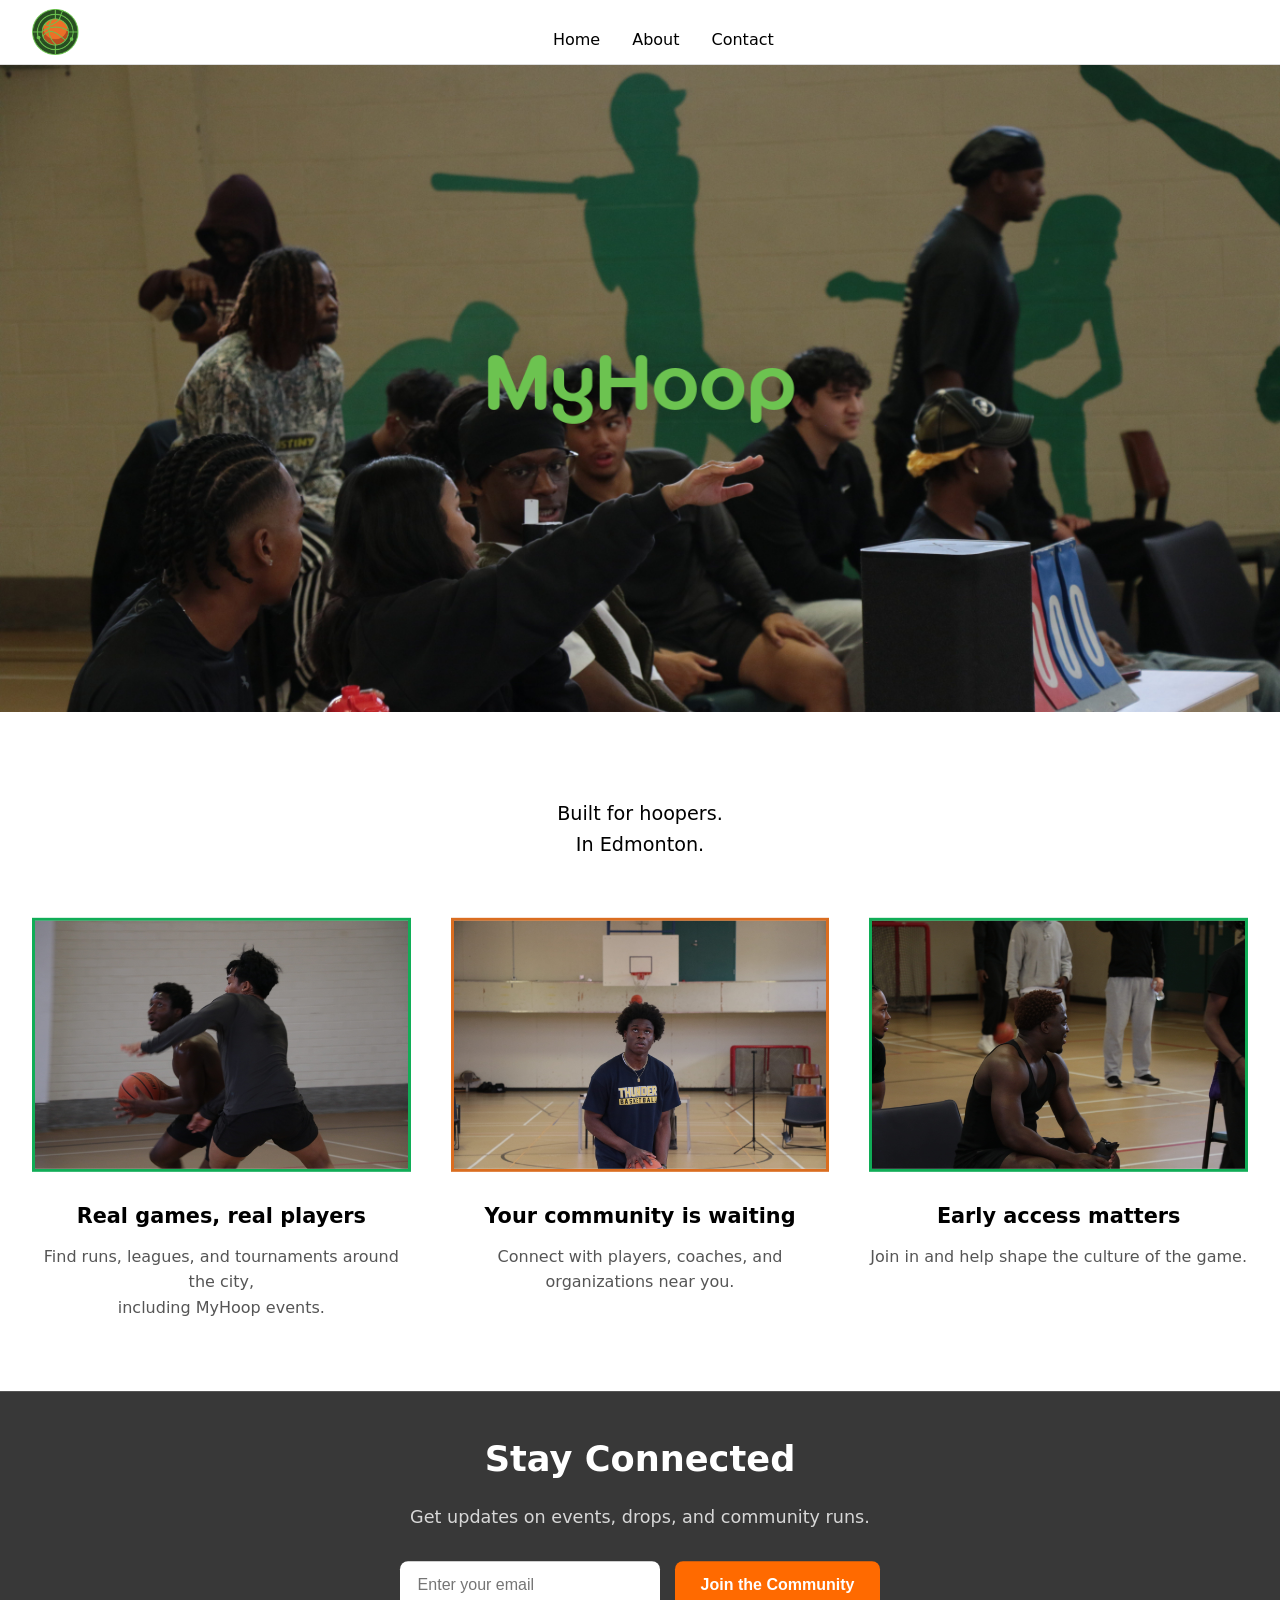
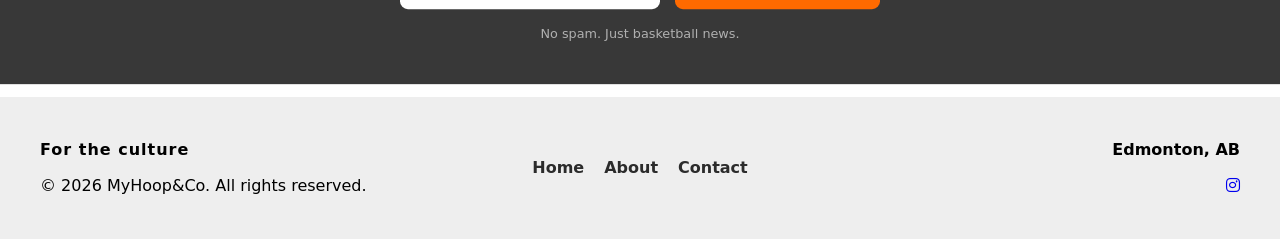
==== index.html @ 71527e62 "Update index.html" ====
<!DOCTYPE html>
<html lang="en">
<head>
  <link href="https://cdnjs.cloudflare.com/ajax/libs/font-awesome/6.5.1/css/all.min.css" rel="stylesheet"/>
  <link href="https://fonts.googleapis.com/css2?family=Anton&display=swap" rel="stylesheet">
  <meta charset="UTF-8" />
  <title>MyHoop&Co</title>
  <link rel="stylesheet" href="css/styles.css" />
  <link rel="icon" type="image/png" sizes="32x32" href="images/Logo_NoWords.png">
</head>
<body>

  <nav class="navbar">
    <div class="nav-left">
      <img src="images/Logo_NoWords.png" alt="MyHoopsCo Logo" class="logo">
    </div>

    <div class="nav-center">
      <a href="index.html">Home</a>
      <a href="about.html">About</a>
      <a href="contact.html">Contact</a>
    </div>
    <div class="nav-right"></div>
  </nav>

  <header class="hero">
    <img src="images/hero_img.jpg" alt="Hero Image" class="hero-img">
    <img src="images/Logo_Words.png" class="hero-overlay" alt="logoWrds">
    <h1>Basketball Lives Here</h1>
    <p>Connecting players, events, and local hoops culture.</p>
  </header>

  <section class="description">
    <p>Built for hoopers.<br> In Edmonton.</p>
  </section>

<section class="features-grid">
  <div class="feature-card">
    <img src="images/players.jpg" alt="Community">
    <h3>Real games, real players</h3>
    <p>Find runs, leagues, and tournaments around the city,<br> including MyHoop events.</p>
  </div>

  <div class="feature-card">
    <img src="images/connections.jpg" alt="Connections">
    <h3>Your community is waiting</h3>
    <p>Connect with players, coaches, and organizations near you.</p>
  </div>

  <div class="feature-card">
    <img src="images/culture.jpg" alt="Culture">
    <h3>Early access matters</h3>
    <p>Join in and help shape the culture of the game.</p>
  </div>
</section>


  <!-- Right <section class="how">
    <h3></h3>
  </section> -->


  <section class="cta">
    <h2>Stay Connected</h2>
    <p>Get updates on events, drops, and community runs.</p>

    <form class="cta-form">
      <input 
        type="email" 
        placeholder="Enter your email" 
        required
      >
      <button type="submit">Join the Community</button>
    </form>

    <span class="cta-note">No spam. Just basketball news.</span>
  </section>


  <footer class="site-footer">
    <div class="footer-content">
    
      <!-- Left -->
      <div class="footer-brand">
        <p class="tagline">For the culture</p>
        <p class="copyright">© 2026 MyHoop&Co. All rights reserved.</p>
      </div>

      <!-- Middle -->
      <nav class="footer-nav">
        <a href="index.html">Home</a>
        <a href="about.html">About</a>
        <a href="contact.html">Contact</a>
      </nav>

      <!-- Right -->
      <div class="footer-social">
        <span class="location">Edmonton, AB</span>

          <a href="https://instagram.com/myhoopnco" target="_blank" aria-label="Instagram">
            <i class="fa-brands fa-instagram"></i>
          </a>
        </div>
      </div>

    </div>
  </footer>

</body>
</html>
---- css/styles.css ----
* {
  box-sizing: border-box;
  margin: 0;
  padding: 0;
  
}

body {
  font-family: system-ui, sans-serif;
  line-height: 1.6;
}

.navbar {
  height: 65px;
  display: grid;
  grid-template-columns: auto 1fr auto;
  align-items: center;
  padding: 1rem 2rem;
  border-bottom: 1px solid #ddd;
}

.nav-left {
  justify-self: start;
}

.nav-center {
  justify-self: center;
  display: flex;
  gap: 2rem;
}

.nav-center a {
  text-decoration: none;
  color: #000;
  font-weight: 500;
}

.logo {
  height: 46px;
  width: auto;
  margin-top: -7px;
}

.hero {
  position: relative;
  width: 100%;
  height: 100%;       /* makes it full viewport height */
  overflow: hidden;
}

/* Make image fill the header */
.hero-img {
  width: 100%;
  height: 100%;
  object-fit: cover;   /* cover without distortion */
  object-position: center; /* keeps image centered */
  display: block;
  z-index: 1;
}

.hero-overlay {
  position: absolute;
  z-index: 2;            /* above background */
  width: 300px;          /* adjust size */
  top: 50%;
  left: 50%;
  transform: translate(-50%, -50%) scale(1.03);
  filter: drop-shadow(0 6px 20px rgba(0,0,0,0.27));

}

.hero h1 {
  position: absolute;
  top: 50%;
  left: 50%;
  transform: translate(-50%, 160%);
  color: white;
  text-align: center;
  font-family: 'Anton', sans-serif;
  font-size: 5.0rem;
  letter-spacing: 1px;
  
}
.hero p {
  position: absolute;
  top: 50%;
  left: 50%;
  transform: translate(-50%, 1285%) scale(1.05);
  color: white;
  text-align: center;
  filter: drop-shadow(0 6px 20px rgba(0,0,0,0.5));
}


.page-header {
  padding: 4rem 1rem;
  background: #f5f5f5;
}

section {
  transform: translate(0%, 12%);
  padding: 3rem 2rem;
}

.description {
  font-size: 1.2rem;
  color: #000000;
  font-weight: 500;
  text-align: center;
  margin-top: 20px;
}

.features-grid {
  display: grid;
  grid-template-columns: repeat(3, 1fr);
  gap: 40px;
  text-align: center;
  margin-top: -80px;
}

.feature-card img {
  width: 100%;
  max-width: 500px;
  margin: 0 auto 20px;
  display: block;
  margin-bottom: 28px;
  border: 3px solid #10ad57;
  /*border-radius: 12px;*/
}

.feature-card:nth-child(2) img {
  border-color: #da6d20;
}

.feature-card h3 {
  margin-bottom: 10px;
  font-size: 1.3rem;
}

.feature-card p {
  font-size: 1rem;
  color: #555;
}

.cta {
  background: #383838;
  color: #fff;
  text-align: center;
  padding: 40px 20px;
  margin-bottom: 48px;
  margin-top: 48px;

}

.cta h2 {
  font-size: 2.2rem;
  font-weight: 800;
  margin-bottom: 15px;
}

.cta p {
  font-size: 1.1rem;
  margin-bottom: 30px;
  opacity: 0.8;
}

.cta-form {
  display: flex;
  justify-content: center;
  gap: 15px;
  flex-wrap: wrap;
}

.cta-form input {
  padding: 15px 18px;
  font-size: 1rem;
  border-radius: 8px;
  border: none;
  min-width: 260px;
}

.cta-form button {
  padding: 15px 26px;
  font-size: 1rem;
  font-weight: 700;
  background: #ff6a00;
  color: #fff;
  border: none;
  border-radius: 8px;
  cursor: pointer;
}

.cta-form button:hover {
  opacity: 0.9;
}

.cta-note {
  display: block;
  margin-top: 20px;
  font-size: 0.9rem;
  opacity: 0.6;
}



.btn {
  display: inline-block;
  padding: 0.75rem 1.5rem;
  background: #000;
  color: #fff;
  text-decoration: none;
}

.site-footer {
  background: #eeeeee;
  color: #000000;
  padding: 40px 20px;
}

.footer-content {
  display: grid;
  grid-template-columns: 1fr 1fr 1fr;
  align-items: center;
  max-width: 1200px;
  margin: 0 auto;
}

.footer-brand {
  text-align: left;
}

.tagline {
  font-weight: 700;
  letter-spacing: 1px;
  margin-bottom: 10px;
}

.footer-nav {
  display: flex;
  justify-content: center;
  gap: 20px;
}

.footer-nav a {
  color: #2b2b2b;
  text-decoration: none;
  font-weight: 600;
}

.footer-nav a:hover {
  opacity: 0.7;
}

.footer-social {
  text-align: right;
}

.sub-confirmation {
  margin-top: 20px;
  font-size: 1rem;
  font-weight: 500;
}

.location {
  display: block;
  margin-bottom: 10px;
  font-weight: 600;
}

.icons a {
  color: #fff;
  font-size: 1.4rem;
  margin-left: 15px;
  transition: transform 0.2s ease, opacity 0.2s ease;
}

.icons a:hover {
  transform: scale(1.15);
  opacity: 0.8;
}

/* About */

.about-story {
  display: flex;
  align-items: center; /* vertically centers text with image */
  gap: 40px;           /* space between image and text */
  padding: 60px 20px;
}

.split-image img {
  width: 100%;
  max-width: 400px;   /* adjust as needed */
 
}

.split-text h2 {
  font-size: 2rem;
  font-weight: 700;
  margin-bottom: 15px;
}

.split-text p {
  font-size: 1.1rem;
  line-height: 1.6;
  font-weight: 450;
}

/* The main section container */
.full-page-cta {
  background: #383838; /* Your original color */
  color: #fff; /* Your original color */
  padding: 80px 20px; /* Generous padding to feel "full page" */
  margin-top: -65px; /* Your original margin */
  margin-bottom: 85px; /* Pushes the footer away */
  width: 100%;
  display: flex;
  justify-content: center;
}

/* Inner wrapper for side-by-side layout */
.dual-form-wrapper {
  display: flex;
  width: 100%;
  max-width: 1200px;
  gap: 60px;
}

.form-side {
  flex: 1;
}

/* Matching your original CTA font styles */
.form-side h2 {
  font-size: 2.2rem; /* Original H2 size */
  font-weight: 800; /* Original H2 weight */
  margin-bottom: 15px;
}

.form-side p {
  font-size: 1.1rem; /* Original P size */
  margin-bottom: 30px;
  opacity: 0.8;
}

/* Form Layout */
.vertical-cta-form {
  display: flex;
  flex-direction: column;
  gap: 15px;
}

/* Matching your original input styles */
.vertical-cta-form input, 
.vertical-cta-form textarea {
  padding: 15px 18px; /* Original padding */
  font-size: 1rem; /* Original size */
  border-radius: 8px; /* Original radius */
  border: none;
  width: 100%;
}

/* Matching your original orange button */
.vertical-cta-form button {
  padding: 15px 26px; /* Original padding */
  font-size: 1rem;
  font-weight: 700;
  background: #ff6a00; /* Your original orange */
  color: #fff;
  border: none;
  border-radius: 8px;
  cursor: pointer;
}

.vertical-cta-form button:hover {
  opacity: 0.9;
}

.cta-note {
  display: block;
  margin-top: 15px;
  font-size: 0.8rem;
  opacity: 0.6;
}
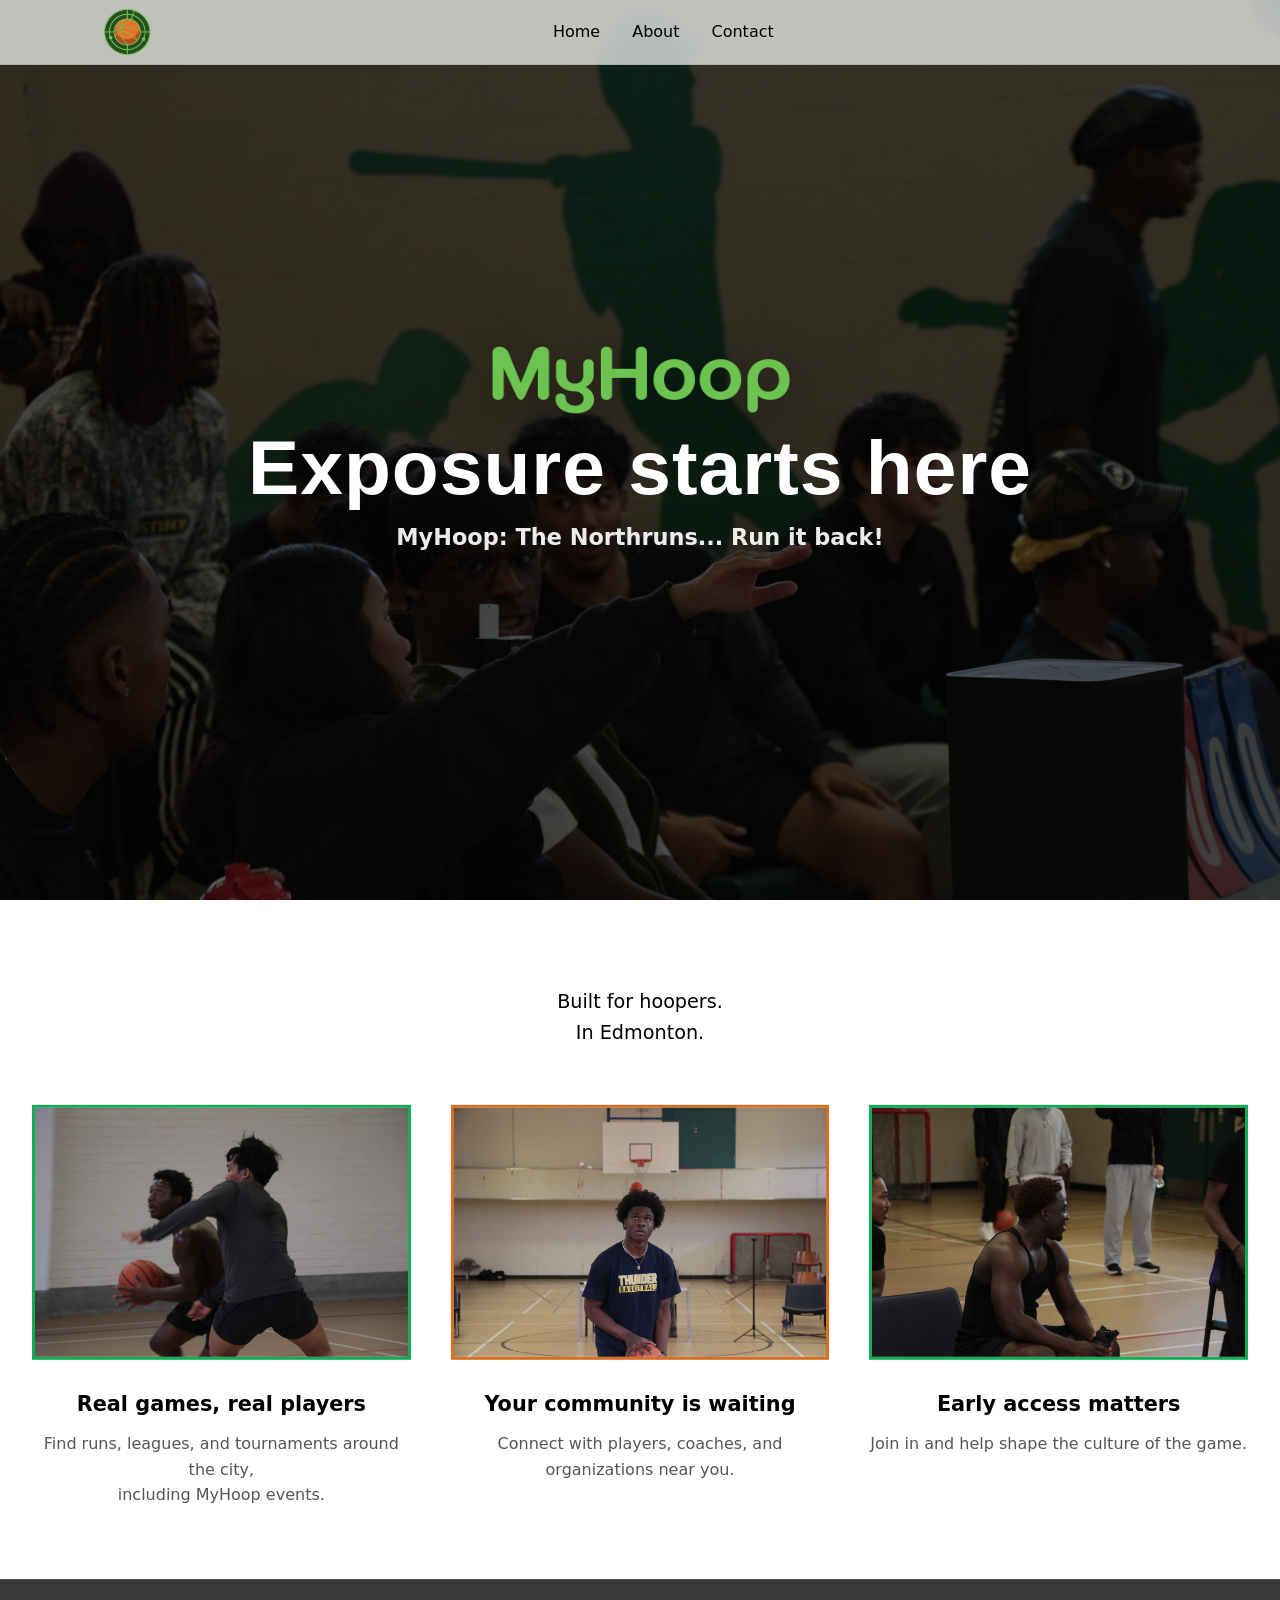
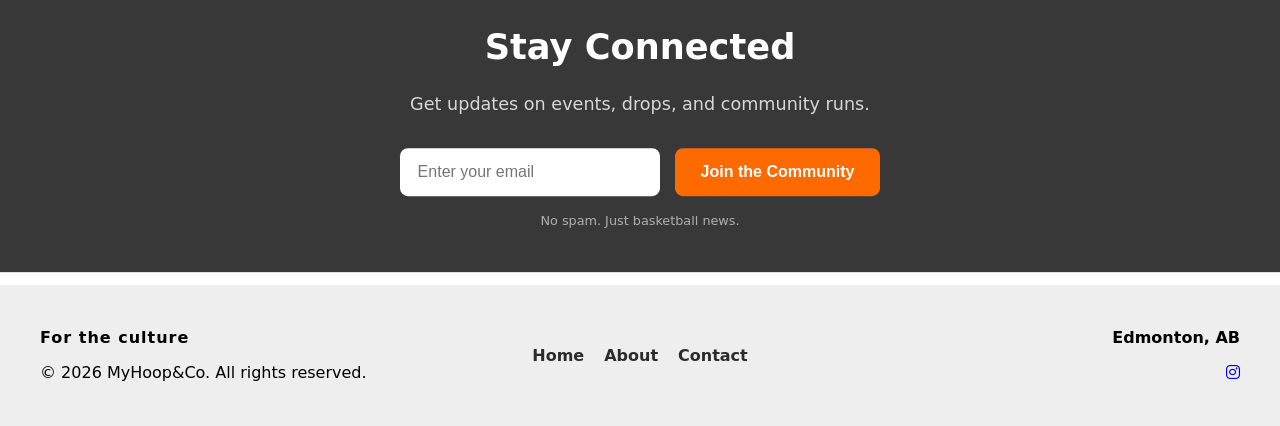
==== commit d37ab2d8: "I first changed the nav bar, a cleaner version of it and I even leave so space for future inplemneta" ====
--- a/index.html
+++ b/index.html
@@ -11,23 +11,32 @@
 <body>
 
   <nav class="navbar">
-    <div class="nav-left">
-      <img src="images/Logo_NoWords.png" alt="MyHoopsCo Logo" class="logo">
+    <div class="nav-inner">
+      <div class="nav-left">
+        <a href="index.html" class="brand">
+          <img src="images/Logo_NoWords.png" alt="MyHoop&Co Logo" class="logo">
+        </a>
+      </div>
+
+      <div class="nav-center">
+        <a href="index.html">Home</a>
+        <a href="about.html">About</a>
+        <a href="contact.html">Contact</a>
+      </div>
+
+      <div class="nav-right"></div>
     </div>
-
-    <div class="nav-center">
-      <a href="index.html">Home</a>
-      <a href="about.html">About</a>
-      <a href="contact.html">Contact</a>
-    </div>
-    <div class="nav-right"></div>
   </nav>
 
   <header class="hero">
     <img src="images/hero_img.jpg" alt="Hero Image" class="hero-img">
-    <img src="images/Logo_Words.png" class="hero-overlay" alt="logoWrds">
-    <h1>Basketball Lives Here</h1>
-    <p>Connecting players, events, and local hoops culture.</p>
+
+    <div class="hero-content">
+      <img src="images/Logo_Words.png" alt="MyHoop Logo" class="hero-logo">
+
+      <h1>Exposure starts here</h1>
+      <p>MyHoop: The Northruns... Run it back!</p>
+    </div>
   </header>
 
   <section class="description">
--- a/css/styles.css
+++ b/css/styles.css
@@ -10,85 +10,128 @@
   line-height: 1.6;
 }
 
-.navbar {
+.navbar{
+  width: 100%;
   height: 65px;
-  display: grid;
-  grid-template-columns: auto 1fr auto;
+  position: absolute;      /* overlays hero like Brodie */
+  top: 0;
+  left: 0;
+  z-index: 50;
+  background: rgba(255,255,255,0.70);
+  backdrop-filter: blur(10px);
+  border-bottom: 1px solid rgba(0,0,0,0.08);
+}
+
+/* Nav bar structure */
+.nav-inner{
+  max-width: 1200px;
+  margin: 0 auto;
+  height: 100%;
+  padding: 0 64px;       
+  display: flex;
   align-items: center;
-  padding: 1rem 2rem;
-  border-bottom: 1px solid #ddd;
-}
-
-.nav-left {
-  justify-self: start;
-}
-
-.nav-center {
-  justify-self: center;
+  justify-content: space-between;
+  gap: 24px;
+}
+
+/* Logo */
+.nav-left{ display:flex; align-items:center; }
+
+/* Links (aka butons) */
+.nav-center{
   display: flex;
   gap: 2rem;
-}
-
-.nav-center a {
+  align-items: center;
+}
+
+.nav-center a{
   text-decoration: none;
   color: #000;
   font-weight: 500;
 }
 
-.logo {
+/* empty spot for now on the right side, later on for a maybe implementation */
+.nav-right{
+  display:flex;
+  align-items:center;
+  justify-content:flex-end;
+}
+
+.logo{
   height: 46px;
   width: auto;
-  margin-top: -7px;
-}
-
-.hero {
+  display: block;
+}
+
+.hero{
   position: relative;
-  width: 100%;
-  height: 100%;       /* makes it full viewport height */
+  height: 100vh;
   overflow: hidden;
 }
 
-/* Make image fill the header */
-.hero-img {
+/* background image */
+.hero-img{
+  position: absolute;
+  inset: 0;
   width: 100%;
   height: 100%;
-  object-fit: cover;   /* cover without distortion */
-  object-position: center; /* keeps image centered */
-  display: block;
+  object-fit: cover;
+  object-position: center;
+}
+
+/* dark overlay ( aesthetic, removing it will make the picture in the header look brighter ) */
+.hero::after{
+  content:"";
+  position:absolute;
+  inset:0;
+  background: linear-gradient(
+    to bottom,
+    rgba(0,0,0,0.55),
+    rgba(0,0,0,0.65)
+  );
   z-index: 1;
 }
 
-.hero-overlay {
+/* centered content block */
+.hero-content{
   position: absolute;
-  z-index: 2;            /* above background */
-  width: 300px;          /* adjust size */
+  z-index: 2;
   top: 50%;
   left: 50%;
-  transform: translate(-50%, -50%) scale(1.03);
-  filter: drop-shadow(0 6px 20px rgba(0,0,0,0.27));
-
-}
-
-.hero h1 {
-  position: absolute;
-  top: 50%;
-  left: 50%;
-  transform: translate(-50%, 160%);
-  color: white;
+  transform: translate(-50%, -50%);
+  display: flex;
+  flex-direction: column;
+  align-items: center;
   text-align: center;
-  font-family: 'Anton', sans-serif;
-  font-size: 5.0rem;
+  gap: 16px;
+  width: min(1000px, 92%);
+  padding: 0 16px;
+}
+
+/* logo above text */
+.hero-logo{
+  width: 300px;
+  height: auto;
+  filter: drop-shadow(0 10px 24px rgba(0,0,0,0.35));
+}
+
+/* big headline */
+.hero-content h1{
+  margin: 0;
+  color: #fff;
+  font-family: 'Bebas Neue', sans-serif;
+  font-size: clamp(2.6rem, 6vw, 5.5rem);
   letter-spacing: 1px;
-  
-}
-.hero p {
-  position: absolute;
-  top: 50%;
-  left: 50%;
-  transform: translate(-50%, 1285%) scale(1.05);
-  color: white;
-  text-align: center;
-  filter: drop-shadow(0 6px 20px rgba(0,0,0,0.5));
+  line-height: 0.95;
+}
+
+/* Slogan */
+.hero-content p{
+  margin: 0;
+  color: rgba(255,255,255,0.92);
+  font-size: clamp(1rem, 1.8vw, 1.4rem);
+  font-weight: 600;
+  filter: drop-shadow(0 6px 18px rgba(0,0,0,0.45));
 }
 
 
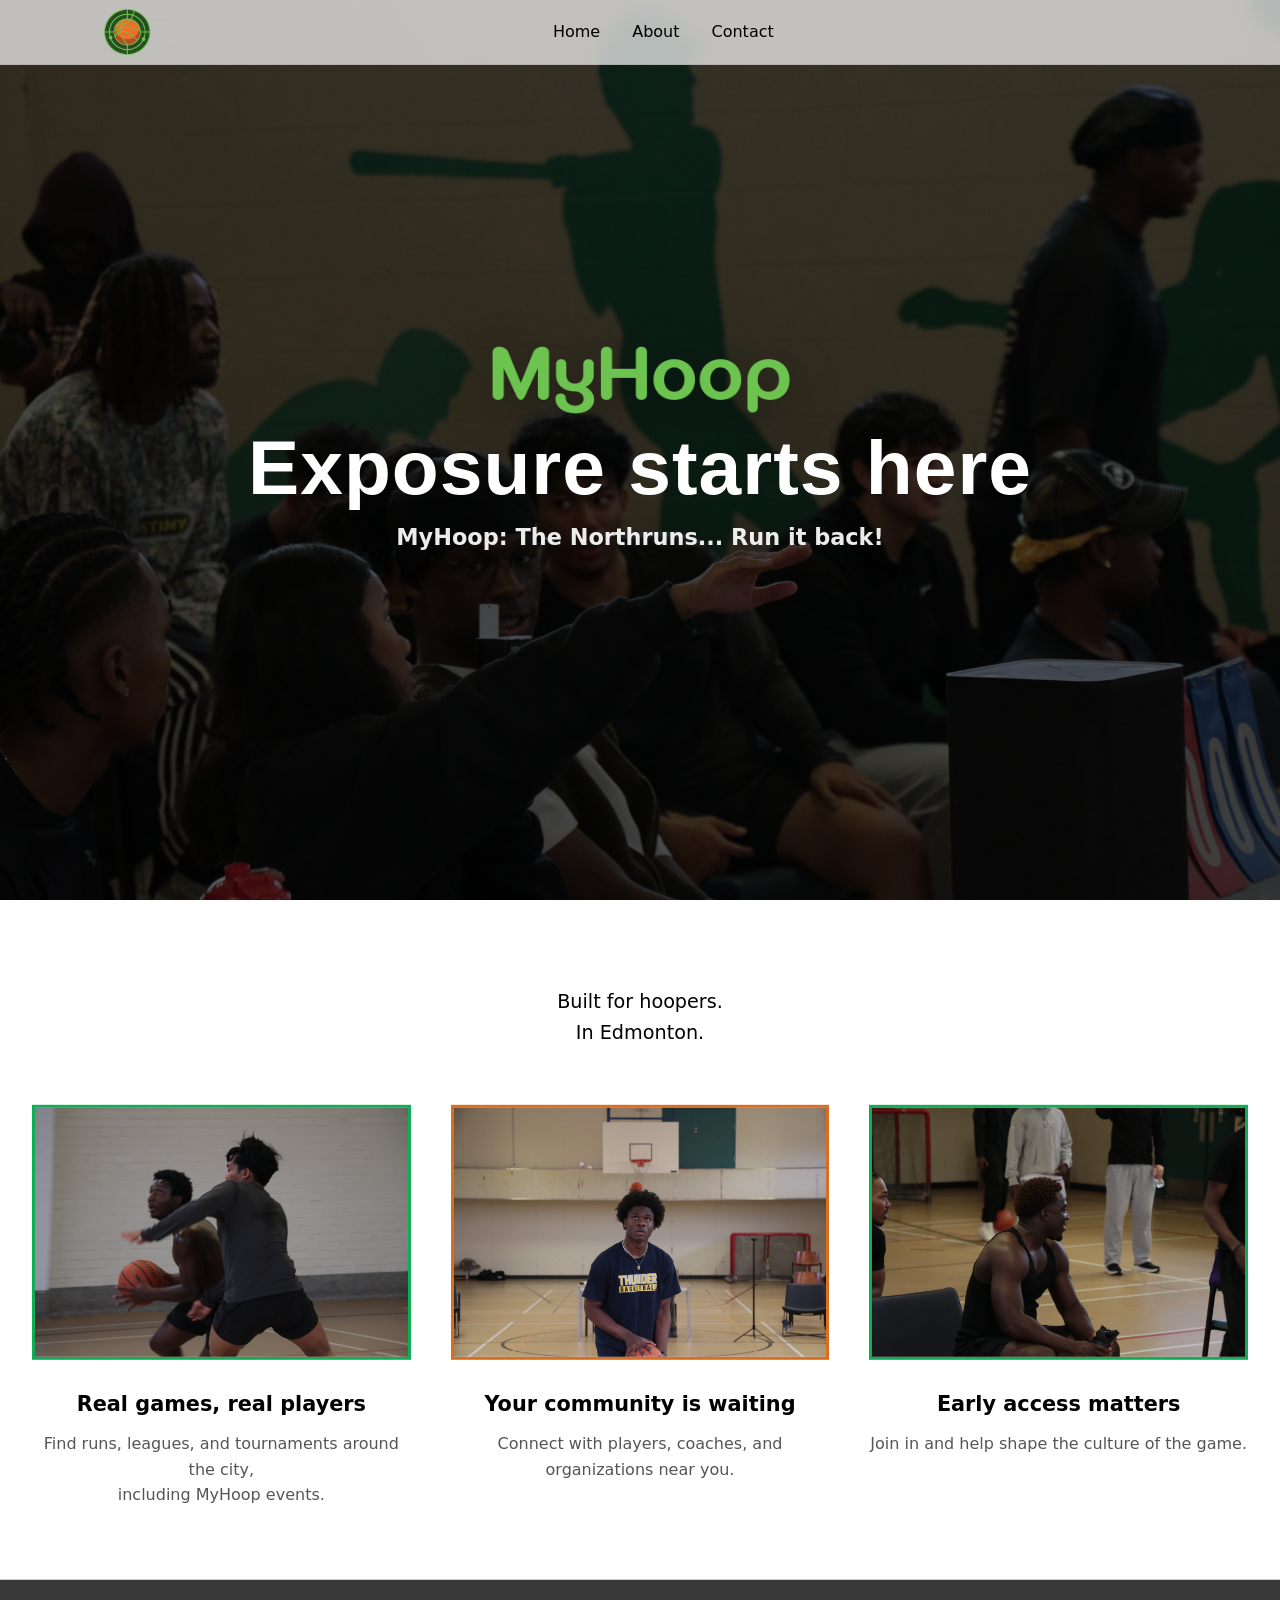
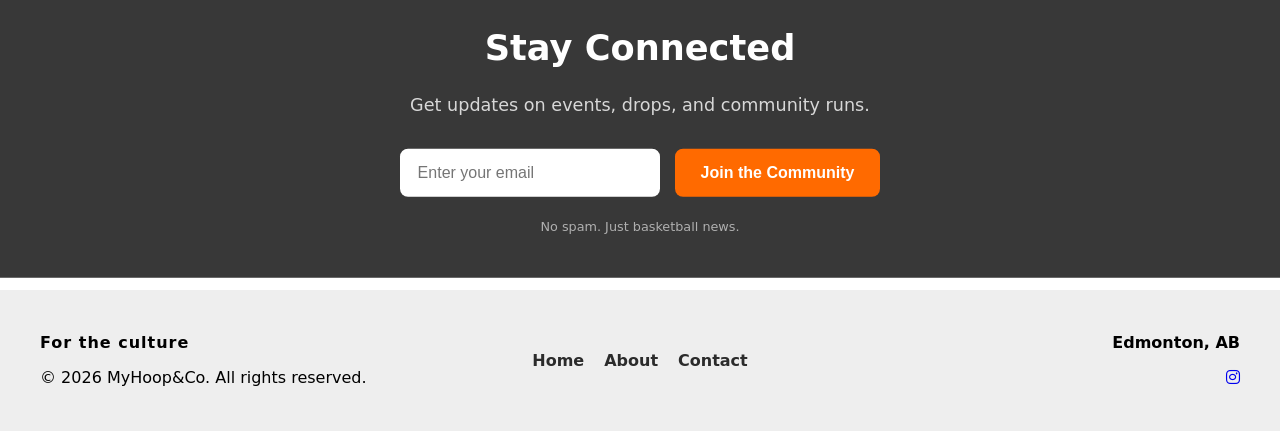
==== commit 4d2535e1: "fix: fix broken subscribe functionality" ====
--- a/index.html
+++ b/index.html
@@ -1,9 +1,10 @@
 <!DOCTYPE html>
 <html lang="en">
 <head>
+  <meta charset="UTF-8" />
+  <meta name="viewport" content="width=device-width, initial-scale=1.0">
   <link href="https://cdnjs.cloudflare.com/ajax/libs/font-awesome/6.5.1/css/all.min.css" rel="stylesheet"/>
   <link href="https://fonts.googleapis.com/css2?family=Anton&display=swap" rel="stylesheet">
-  <meta charset="UTF-8" />
   <title>MyHoop&Co</title>
   <link rel="stylesheet" href="css/styles.css" />
   <link rel="icon" type="image/png" sizes="32x32" href="images/Logo_NoWords.png">
@@ -73,14 +74,17 @@
     <h2>Stay Connected</h2>
     <p>Get updates on events, drops, and community runs.</p>
 
-    <form class="cta-form">
+    <form id="ctaSubscribe" class="cta-form">
       <input 
+        id="email"
         type="email" 
         placeholder="Enter your email" 
         required
       >
       <button type="submit">Join the Community</button>
     </form>
+
+    <div id="subConfirmation" class="sub-confirmation"></div>
 
     <span class="cta-note">No spam. Just basketball news.</span>
   </section>
@@ -106,7 +110,7 @@
       <div class="footer-social">
         <span class="location">Edmonton, AB</span>
 
-          <a href="https://instagram.com/myhoopnco" target="_blank" aria-label="Instagram">
+          <a href="https://instagram.com/myhoopnco" target="_blank" aria-label="Instagram" rel="noopener">
             <i class="fa-brands fa-instagram"></i>
           </a>
         </div>
@@ -115,6 +119,9 @@
     </div>
   </footer>
 
+  <script src="js/subscribe.js"></script>
+  <script src="js/contactForm.js"></script>
+
 </body>
 </html>
 
--- a/css/styles.css
+++ b/css/styles.css
@@ -426,5 +426,125 @@
   opacity: 0.6;
 }
 
-
-
+.about-community {
+  padding: 80px 20px;
+  max-width: 1200px;
+  margin: 0 auto;
+}
+
+/* ABOUT */
+.about-header {
+  display: grid;
+  grid-template-columns: 1fr 1fr;
+  gap: 40px;
+  margin-bottom: 80px;
+}
+
+.about-header h2 {
+  font-size: 3rem;
+  font-weight: 900;
+}
+
+.about-copy p {
+  font-size: 1.1rem;
+  font-weight: 600;
+  line-height: 1.6;
+  margin-bottom: 15px;
+}
+
+.highlight {
+  font-weight: 800;
+}
+
+/* LOCATIONS */
+.locations {
+  background: #383838;
+  color: #fff;
+  padding: 40px;
+  margin-bottom: 80px;
+}
+
+.locations h3 {
+  font-size: 2rem;
+  margin-bottom: 20px;
+}
+
+.locations ul {
+  list-style: none;
+  padding: 0;
+}
+
+.locations li {
+  font-size: 1.5rem;
+  font-weight: 800;
+  padding: 10px 0;
+  border-top: 1px solid #333;
+}
+
+/* COMMUNITY GRID */
+.community-grid {
+  display: grid;
+  grid-template-columns: repeat(3, 1fr);
+  gap: 20px;
+  margin-bottom: 100px;
+}
+
+.community-grid img {
+  width: 100%;
+  height: 260px;
+  object-fit: cover;
+}
+
+/* TEAM */
+.team-section {
+  margin-bottom: 100px;
+}
+
+.team-section h3 {
+  font-size: 2.5rem;
+  font-weight: 900;
+}
+
+.team-sub {
+  font-weight: 600;
+  margin-bottom: 30px;
+}
+
+.team-grid {
+  display: grid;
+  grid-template-columns: repeat(4, 1fr);
+  gap: 20px;
+}
+
+.team-grid img {
+  width: 100%;
+  height: 220px;
+  object-fit: cover;
+}
+
+/* IG PREVIEW */
+.ig-preview {
+  text-align: center;
+}
+
+.ig-preview h3 {
+  font-size: 2rem;
+  font-weight: 900;
+  margin-bottom: 20px;
+}
+
+.ig-preview img {
+  width: 100%;
+  max-width: 500px;
+  border-radius: 16px;
+  margin-bottom: 150px;
+  border: 3px solid #10ad57;
+
+}
+
+
+
+
+
+
+
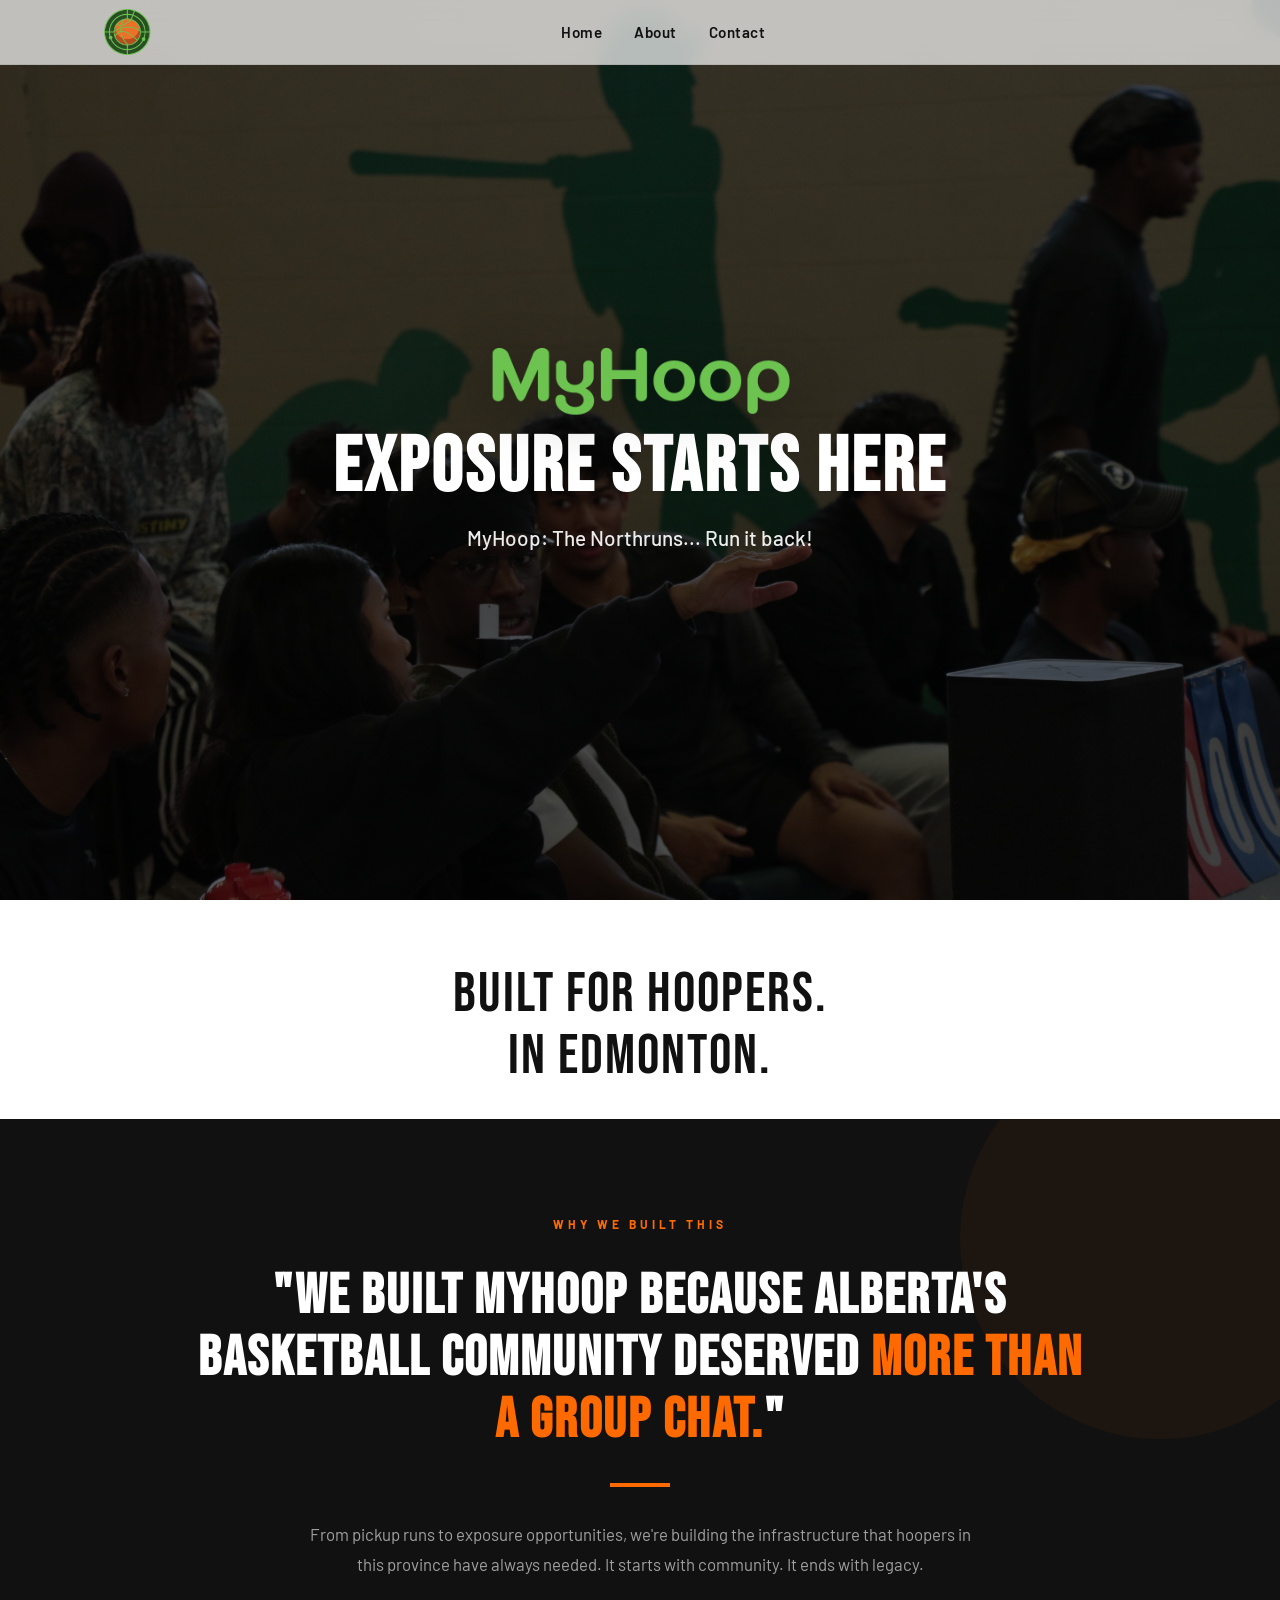
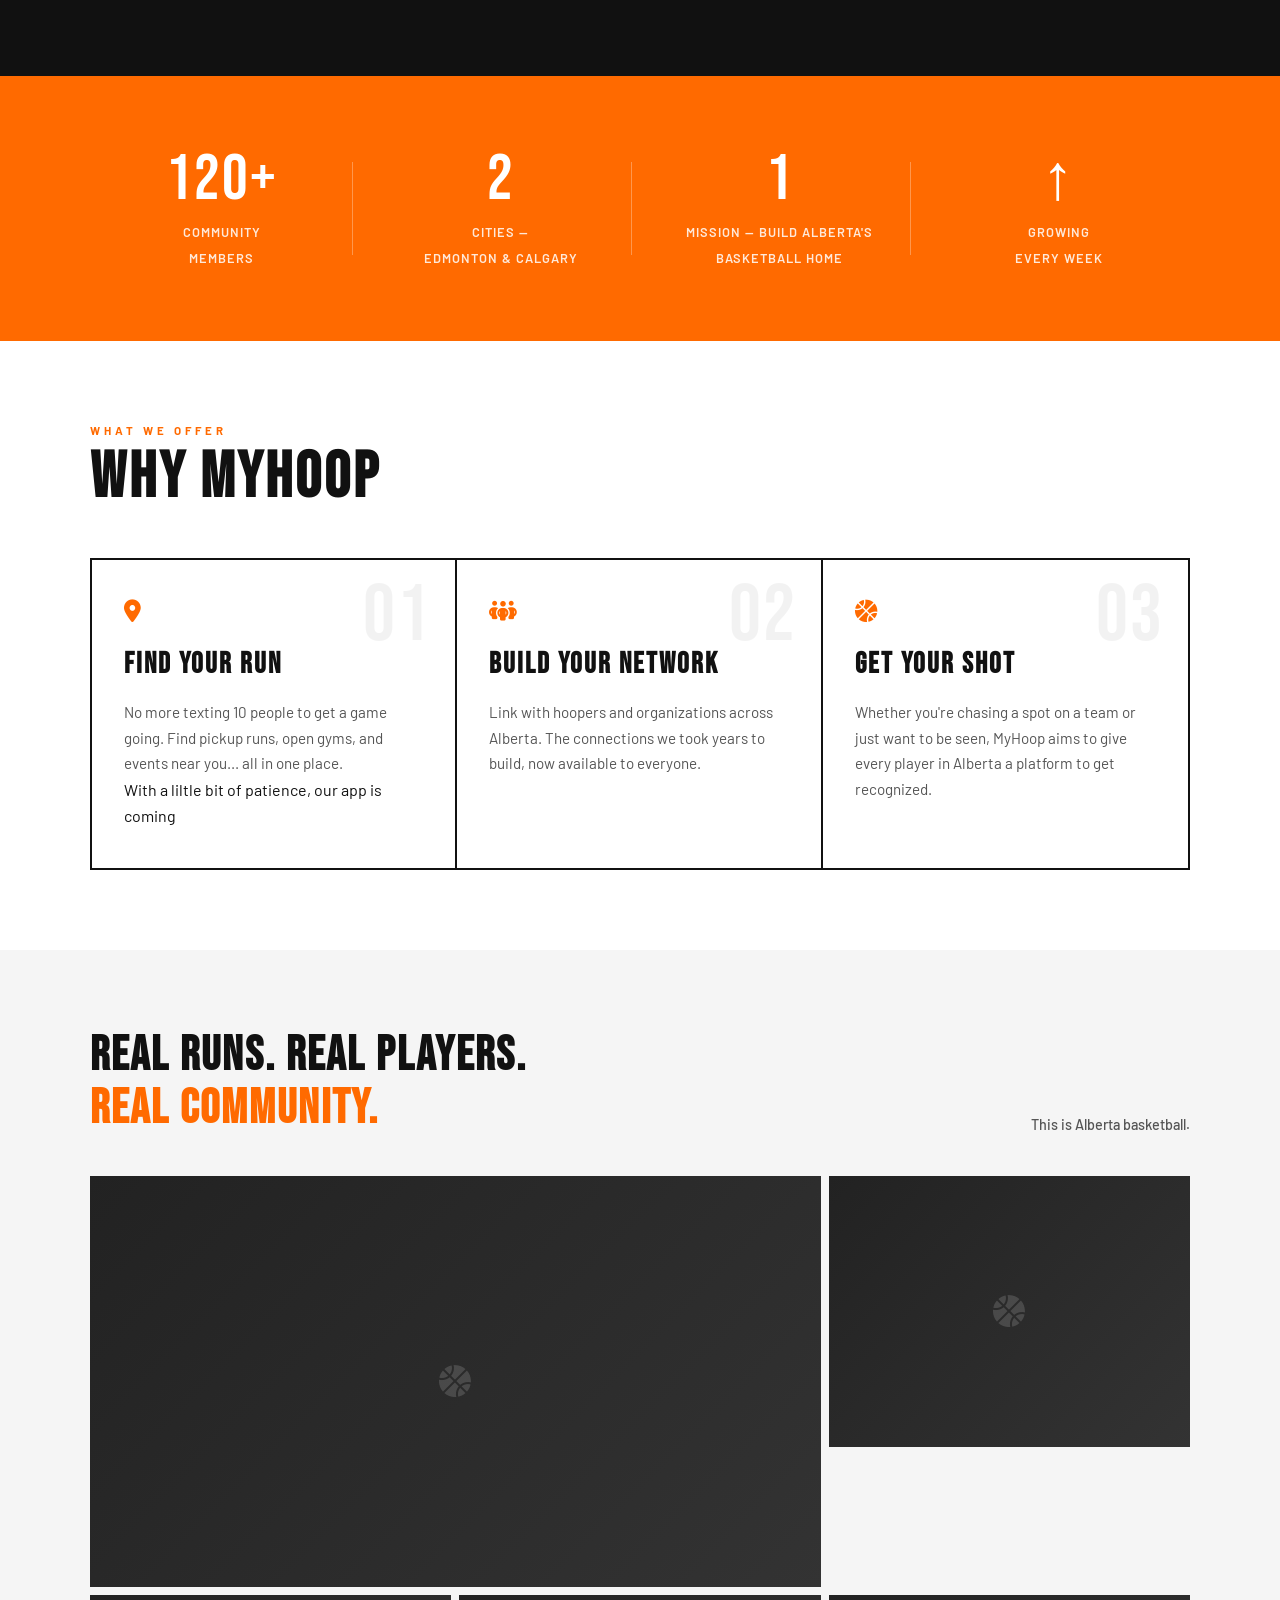
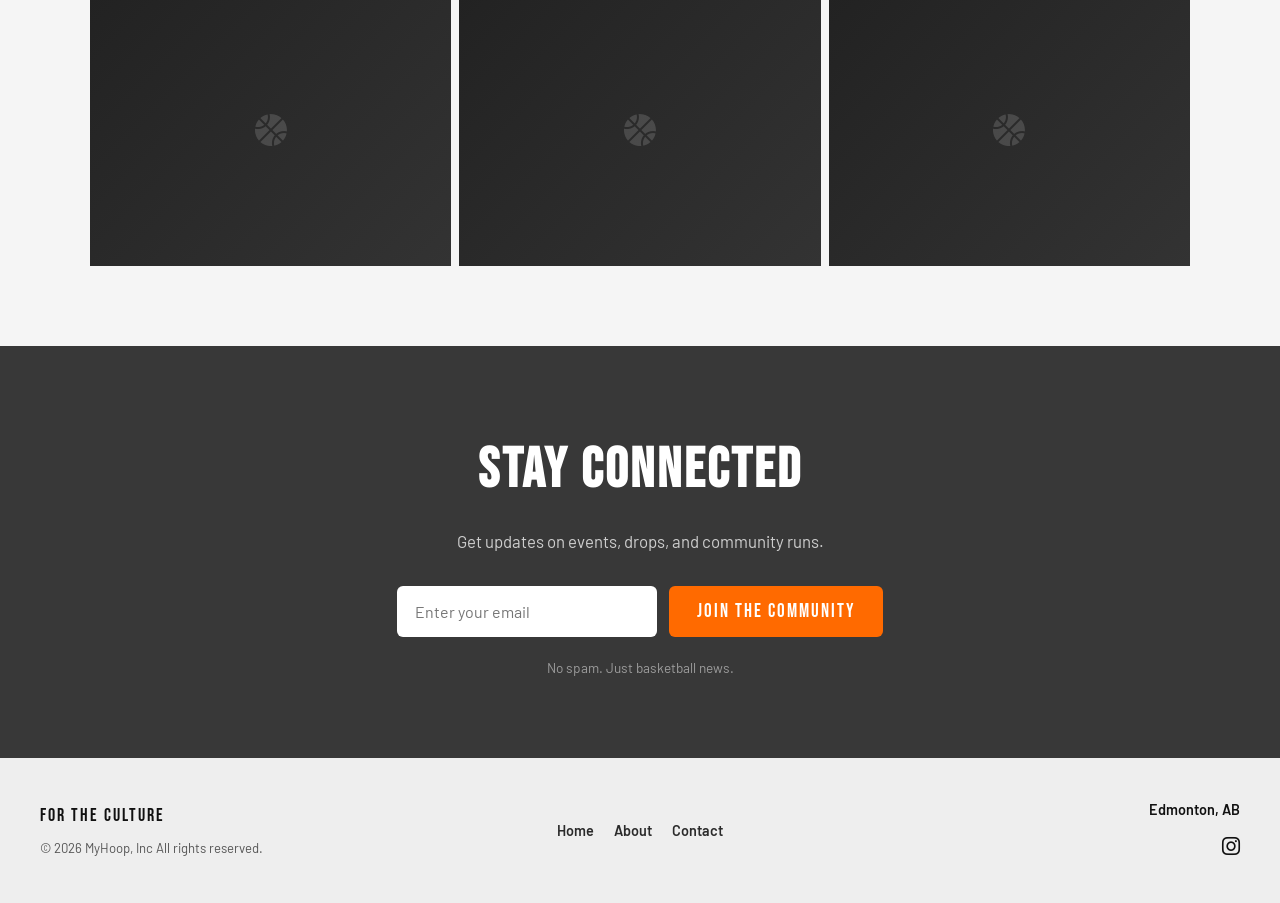
==== commit ba3dffee: "Updated homepage, contact, about pages and replaced images" ====
--- a/index.html
+++ b/index.html
@@ -1,127 +1,196 @@
 <!DOCTYPE html>
 <html lang="en">
 <head>
+  <link href="https://cdnjs.cloudflare.com/ajax/libs/font-awesome/6.5.1/css/all.min.css" rel="stylesheet"/>
+  <link href="https://fonts.googleapis.com/css2?family=Bebas+Neue&family=Barlow:wght@400;500;600;700&display=swap" rel="stylesheet">
   <meta charset="UTF-8" />
-  <meta name="viewport" content="width=device-width, initial-scale=1.0">
-  <link href="https://cdnjs.cloudflare.com/ajax/libs/font-awesome/6.5.1/css/all.min.css" rel="stylesheet"/>
-  <link href="https://fonts.googleapis.com/css2?family=Anton&display=swap" rel="stylesheet">
-  <title>MyHoop&Co</title>
+  <title>MyHoop,Inc</title>
   <link rel="stylesheet" href="css/styles.css" />
   <link rel="icon" type="image/png" sizes="32x32" href="images/Logo_NoWords.png">
 </head>
 <body>
 
+  <!-- NAVBAR -->
   <nav class="navbar">
     <div class="nav-inner">
       <div class="nav-left">
         <a href="index.html" class="brand">
-          <img src="images/Logo_NoWords.png" alt="MyHoop&Co Logo" class="logo">
+          <img src="images/Logo_NoWords.png" alt="MyHoop,Inc Logo" class="logo">
         </a>
       </div>
-
       <div class="nav-center">
         <a href="index.html">Home</a>
         <a href="about.html">About</a>
         <a href="contact.html">Contact</a>
       </div>
-
       <div class="nav-right"></div>
     </div>
   </nav>
 
+  <!-- HERO -->
   <header class="hero">
     <img src="images/hero_img.jpg" alt="Hero Image" class="hero-img">
-
     <div class="hero-content">
       <img src="images/Logo_Words.png" alt="MyHoop Logo" class="hero-logo">
-
       <h1>Exposure starts here</h1>
       <p>MyHoop: The Northruns... Run it back!</p>
     </div>
   </header>
 
+  <!-- DESCRIPTION -->
   <section class="description">
     <p>Built for hoopers.<br> In Edmonton.</p>
   </section>
 
-<section class="features-grid">
-  <div class="feature-card">
-    <img src="images/players.jpg" alt="Community">
-    <h3>Real games, real players</h3>
-    <p>Find runs, leagues, and tournaments around the city,<br> including MyHoop events.</p>
-  </div>
+  <!-- SECTION 2: MISSION STATEMENT -->
+  <section class="mission reveal">
+    <div class="mission-inner">
+      <span class="mission-label">Why we built this</span>
+      <h2 class="mission-quote">
+        "We built MyHoop because Alberta's basketball community deserved
+        <span>more than a group chat.</span>"
+      </h2>
+      <div class="mission-bar"></div>
+      <p class="mission-body">
+        From pickup runs to exposure opportunities, we're building the infrastructure
+        that hoopers in this province have always needed.
+        It starts with community. It ends with legacy.
+      </p>
+    </div>
+  </section>
 
-  <div class="feature-card">
-    <img src="images/connections.jpg" alt="Connections">
-    <h3>Your community is waiting</h3>
-    <p>Connect with players, coaches, and organizations near you.</p>
-  </div>
+  <!-- SECTION 3: STATS BAR -->
+  <section class="stats reveal">
+    <div class="stats-grid">
+      <div class="stat-item">
+        <span class="stat-number">120+</span>
+        <span class="stat-label">Community<br>Members</span>
+      </div>
+      <div class="stat-item">
+        <span class="stat-number">2</span>
+        <span class="stat-label">Cities —<br>Edmonton & Calgary</span>
+      </div>
+      <div class="stat-item">
+        <span class="stat-number">1</span>
+        <span class="stat-label">Mission — build Alberta's<br>basketball home</span>
+      </div>
+      <div class="stat-item">
+        <span class="stat-number">↑</span>
+        <span class="stat-label">Growing<br>every week</span>
+      </div>
+    </div>
+  </section>
 
-  <div class="feature-card">
-    <img src="images/culture.jpg" alt="Culture">
-    <h3>Early access matters</h3>
-    <p>Join in and help shape the culture of the game.</p>
-  </div>
-</section>
+  <!-- SECTION 4: WHY MYHOOP -->
+  <section class="why reveal">
+    <div class="why-inner">
+      <div class="section-header">
+        <span class="section-label">What we offer</span>
+        <h2 class="section-title">Why MyHoop</h2>
+      </div>
+      <div class="why-grid">
+        <div class="why-card">
+          <span class="why-number">01</span>
+          <i class="fa-solid fa-location-dot why-icon"></i>
+          <h3 class="why-card-title">Find Your Run</h3>
+          <p class="why-card-body">No more texting 10 people to get a game going. Find pickup runs, open gyms, and events near you... all in one place.</p>
+          <p>With a liltle bit of patience, our app is coming</p>
+        </div>
+        <div class="why-card">
+          <span class="why-number">02</span>
+          <i class="fa-solid fa-people-group why-icon"></i>
+          <h3 class="why-card-title">Build Your Network</h3>
+          <p class="why-card-body">Link with hoopers and organizations across Alberta. The connections we took years to build, now available to everyone.</p>
+        </div>
+        <div class="why-card">
+          <span class="why-number">03</span>
+          <i class="fa-solid fa-basketball why-icon"></i>
+          <h3 class="why-card-title">Get Your Shot</h3>
+          <p class="why-card-body">Whether you're chasing a spot on a team or just want to be seen, MyHoop aims to give every player in Alberta a platform to get recognized.</p>
+        </div>
+      </div>
+    </div>
+  </section>
 
+  <!-- SECTION 5: COMMUNITY PHOTOS -->
+  <section class="community reveal">
+    <div class="community-inner">
+      <div class="community-intro">
+        <h2 class="community-tagline">Real runs. Real players.<br><span>Real community.</span></h2>
+        <p class="community-sub">This is Alberta basketball.</p>
+      </div>
+      <div class="photo-grid">
+        <div class="photo-slot">
+          <img src="images/home1.JPG" alt="Community run" onerror="this.parentElement.innerHTML='<div class=\'photo-placeholder\'><i class=\'fa-solid fa-basketball\'></i></div>'">
+        </div>
+        <div class="photo-slot">
+          <img src="images/home2.jpg" alt="Community" onerror="this.parentElement.innerHTML='<div class=\'photo-placeholder\'><i class=\'fa-solid fa-basketball\'></i></div>'">
+        </div>
+        <div class="photo-slot">
+          <img src="images/home3.JPG" alt="Community" onerror="this.parentElement.innerHTML='<div class=\'photo-placeholder\'><i class=\'fa-solid fa-basketball\'></i></div>'">
+        </div>
+        <div class="photo-slot">
+          <img src="images/home4.JPG" alt="Community" onerror="this.parentElement.innerHTML='<div class=\'photo-placeholder\'><i class=\'fa-solid fa-basketball\'></i></div>'">
+        </div>
+        <div class="photo-slot">
+          <img src="images/home5.jpg" alt="Community" onerror="this.parentElement.innerHTML='<div class=\'photo-placeholder\'><i class=\'fa-solid fa-basketball\'></i></div>'">
+        </div>
+      </div>
+    </div>
+  </section>
 
-  <!-- Right <section class="how">
-    <h3></h3>
-  </section> -->
-
-
+  <!-- CTA -->
   <section class="cta">
     <h2>Stay Connected</h2>
     <p>Get updates on events, drops, and community runs.</p>
-
-    <form id="ctaSubscribe" class="cta-form">
+    <form class="cta-form">
       <input 
-        id="email"
         type="email" 
         placeholder="Enter your email" 
         required
       >
       <button type="submit">Join the Community</button>
     </form>
-
-    <div id="subConfirmation" class="sub-confirmation"></div>
-
     <span class="cta-note">No spam. Just basketball news.</span>
   </section>
 
-
+  <!-- FOOTER -->
   <footer class="site-footer">
     <div class="footer-content">
-    
       <!-- Left -->
       <div class="footer-brand">
         <p class="tagline">For the culture</p>
-        <p class="copyright">© 2026 MyHoop&Co. All rights reserved.</p>
+        <p class="copyright">© 2026 MyHoop, Inc All rights reserved.</p>
       </div>
-
       <!-- Middle -->
       <nav class="footer-nav">
         <a href="index.html">Home</a>
         <a href="about.html">About</a>
         <a href="contact.html">Contact</a>
       </nav>
-
       <!-- Right -->
       <div class="footer-social">
         <span class="location">Edmonton, AB</span>
-
-          <a href="https://instagram.com/myhoopnco" target="_blank" aria-label="Instagram" rel="noopener">
-            <i class="fa-brands fa-instagram"></i>
-          </a>
-        </div>
+        <a href="https://instagram.com/myhoopnco" target="_blank" aria-label="Instagram">
+          <i class="fa-brands fa-instagram"></i>
+        </a>
       </div>
-
     </div>
   </footer>
 
   <script src="js/subscribe.js"></script>
-  <script src="js/contactForm.js"></script>
+  <script>
+    const reveals = document.querySelectorAll('.reveal');
+    const observer = new IntersectionObserver((entries) => {
+      entries.forEach(entry => {
+        if (entry.isIntersecting) {
+          entry.target.classList.add('visible');
+          observer.unobserve(entry.target);
+        }
+      });
+    }, { threshold: 0.1 });
+    reveals.forEach(el => observer.observe(el));
+  </script>
 
 </body>
-</html>
-
+</html>
--- a/css/styles.css
+++ b/css/styles.css
@@ -1,76 +1,88 @@
-* {
+@import url('https://fonts.googleapis.com/css2?family=Bebas+Neue&family=Barlow:wght@400;500;600;700&display=swap');
+
+:root {
+  --orange:   #ff6a00;
+  --black:    #111111;
+  --dark:     #383838;
+  --white:    #ffffff;
+  --light:    #f5f5f5;
+  --gray:     #555555;
+  --font-display: 'Bebas Neue', sans-serif;
+  --font-body:    'Barlow', system-ui, sans-serif;
+}
+
+*, *::before, *::after {
   box-sizing: border-box;
   margin: 0;
   padding: 0;
-  
 }
 
 body {
-  font-family: system-ui, sans-serif;
+  font-family: var(--font-body);
   line-height: 1.6;
-}
-
-.navbar{
+  color: var(--black);
+  background: var(--white);
+  overflow-x: hidden;
+}
+
+/* ── NAVBAR ─────────────────────────────────────────────── */
+.navbar {
   width: 100%;
   height: 65px;
-  position: absolute;      /* overlays hero like Brodie */
-  top: 0;
-  left: 0;
+  position: absolute;
+  top: 0; left: 0;
   z-index: 50;
   background: rgba(255,255,255,0.70);
   backdrop-filter: blur(10px);
   border-bottom: 1px solid rgba(0,0,0,0.08);
 }
 
-/* Nav bar structure */
-.nav-inner{
+.nav-inner {
   max-width: 1200px;
   margin: 0 auto;
   height: 100%;
-  padding: 0 64px;       
+  padding: 0 64px;
   display: flex;
   align-items: center;
   justify-content: space-between;
   gap: 24px;
 }
 
-/* Logo */
-.nav-left{ display:flex; align-items:center; }
-
-/* Links (aka butons) */
-.nav-center{
+.nav-left  { display: flex; align-items: center; }
+.nav-right { display: flex; align-items: center; justify-content: flex-end; }
+
+.nav-center {
   display: flex;
   gap: 2rem;
   align-items: center;
 }
 
-.nav-center a{
+.nav-center a {
   text-decoration: none;
-  color: #000;
-  font-weight: 500;
-}
-
-/* empty spot for now on the right side, later on for a maybe implementation */
-.nav-right{
-  display:flex;
-  align-items:center;
-  justify-content:flex-end;
-}
-
-.logo{
+  color: var(--black);
+  font-family: var(--font-body);
+  font-weight: 600;
+  font-size: 0.95rem;
+  letter-spacing: 0.5px;
+  transition: color 0.2s ease;
+}
+
+.nav-center a:hover { color: var(--orange); }
+
+.logo {
   height: 46px;
   width: auto;
   display: block;
 }
 
-.hero{
+/* ── HERO ────────────────────────────────────────────────── */
+.hero {
   position: relative;
   height: 100vh;
   overflow: hidden;
 }
 
-/* background image */
-.hero-img{
+.hero-img {
   position: absolute;
   inset: 0;
   width: 100%;
@@ -79,21 +91,15 @@
   object-position: center;
 }
 
-/* dark overlay ( aesthetic, removing it will make the picture in the header look brighter ) */
-.hero::after{
-  content:"";
-  position:absolute;
-  inset:0;
-  background: linear-gradient(
-    to bottom,
-    rgba(0,0,0,0.55),
-    rgba(0,0,0,0.65)
-  );
+.hero::after {
+  content: "";
+  position: absolute;
+  inset: 0;
+  background: linear-gradient(to bottom, rgba(0,0,0,0.55), rgba(0,0,0,0.65));
   z-index: 1;
 }
 
-/* centered content block */
-.hero-content{
+.hero-content {
   position: absolute;
   z-index: 2;
   top: 50%;
@@ -108,155 +114,592 @@
   padding: 0 16px;
 }
 
-/* logo above text */
-.hero-logo{
+.hero-logo {
   width: 300px;
   height: auto;
   filter: drop-shadow(0 10px 24px rgba(0,0,0,0.35));
 }
 
-/* big headline */
-.hero-content h1{
+.hero-content h1 {
   margin: 0;
-  color: #fff;
-  font-family: 'Bebas Neue', sans-serif;
+  color: var(--white);
+  font-family: var(--font-display);
   font-size: clamp(2.6rem, 6vw, 5.5rem);
-  letter-spacing: 1px;
+  letter-spacing: 3px;
   line-height: 0.95;
 }
 
-/* Slogan */
-.hero-content p{
+.hero-content p {
   margin: 0;
   color: rgba(255,255,255,0.92);
-  font-size: clamp(1rem, 1.8vw, 1.4rem);
+  font-family: var(--font-body);
+  font-size: clamp(1rem, 1.8vw, 1.3rem);
+  font-weight: 500;
+}
+
+/* ── DESCRIPTION (Home) ──────────────────────────────────── */
+.description {
+  font-family: var(--font-display);
+  font-size: clamp(2rem, 5vw, 3.5rem);
+  letter-spacing: 2px;
+  color: var(--black);
+  text-align: center;
+  padding: 4rem 2rem 2rem;
+  line-height: 1.1;
+}
+
+/* ── MISSION STATEMENT (Home — Section 2) ────────────────── */
+.mission {
+  padding: 6rem 2rem;
+  background: var(--black);
+  position: relative;
+  overflow: hidden;
+}
+
+.mission::before {
+  content: '';
+  position: absolute;
+  top: -80px; right: -80px;
+  width: 400px; height: 400px;
+  border-radius: 50%;
+  background: var(--orange);
+  opacity: 0.05;
+}
+
+.mission-inner {
+  max-width: 900px;
+  margin: 0 auto;
+  text-align: center;
+  position: relative;
+}
+
+.mission-label {
+  font-family: var(--font-body);
+  font-size: 0.75rem;
+  font-weight: 700;
+  letter-spacing: 4px;
+  text-transform: uppercase;
+  color: var(--orange);
+  margin-bottom: 2rem;
+  display: block;
+}
+
+.mission-quote {
+  font-family: var(--font-display);
+  font-size: clamp(2rem, 4.5vw, 3.5rem);
+  color: var(--white);
+  letter-spacing: 2px;
+  line-height: 1.1;
+  margin-bottom: 2rem;
+}
+
+.mission-quote span { color: var(--orange); }
+
+.mission-bar {
+  width: 60px;
+  height: 4px;
+  background: var(--orange);
+  margin: 0 auto 2rem;
+}
+
+.mission-body {
+  font-family: var(--font-body);
+  font-size: 1.05rem;
+  color: rgba(255,255,255,0.6);
+  line-height: 1.8;
+  max-width: 680px;
+  margin: 0 auto;
+}
+
+/* ── STATS BAR (Home — Section 3) ────────────────────────── */
+.stats {
+  background: var(--orange);
+  padding: 3.5rem 2rem;
+}
+
+.stats-grid {
+  display: grid;
+  grid-template-columns: repeat(4, 1fr);
+  max-width: 1100px;
+  margin: 0 auto;
+  gap: 1rem;
+}
+
+.stat-item {
+  text-align: center;
+  padding: 1rem;
+  position: relative;
+}
+
+.stat-item:not(:last-child)::after {
+  content: '';
+  position: absolute;
+  right: 0; top: 20%; bottom: 20%;
+  width: 1px;
+  background: rgba(255,255,255,0.3);
+}
+
+.stat-number {
+  font-family: var(--font-display);
+  font-size: clamp(2.8rem, 5vw, 4.5rem);
+  color: var(--white);
+  letter-spacing: 2px;
+  line-height: 1;
+  display: block;
+  margin-bottom: 0.4rem;
+}
+
+.stat-label {
+  font-family: var(--font-body);
+  font-size: 0.8rem;
   font-weight: 600;
-  filter: drop-shadow(0 6px 18px rgba(0,0,0,0.45));
-}
-
-
-.page-header {
-  padding: 4rem 1rem;
-  background: #f5f5f5;
-}
-
-section {
-  transform: translate(0%, 12%);
-  padding: 3rem 2rem;
-}
-
-.description {
-  font-size: 1.2rem;
-  color: #000000;
-  font-weight: 500;
-  text-align: center;
-  margin-top: 20px;
-}
-
-.features-grid {
+  color: rgba(255,255,255,0.85);
+  text-transform: uppercase;
+  letter-spacing: 1px;
+  line-height: 1.4;
+}
+
+/* ── WHY MYHOOP (Home — Section 4) ───────────────────────── */
+.why {
+  padding: 5rem 2rem;
+  background: var(--white);
+}
+
+.why-inner {
+  max-width: 1100px;
+  margin: 0 auto;
+}
+
+.section-header { margin-bottom: 3rem; }
+
+.section-label {
+  font-family: var(--font-body);
+  font-size: 0.72rem;
+  font-weight: 700;
+  letter-spacing: 4px;
+  text-transform: uppercase;
+  color: var(--orange);
+  margin-bottom: 0.4rem;
+  display: block;
+}
+
+.section-title {
+  font-family: var(--font-display);
+  font-size: clamp(2.5rem, 5vw, 4rem);
+  letter-spacing: 3px;
+  color: var(--black);
+  line-height: 1;
+}
+
+.why-grid {
   display: grid;
   grid-template-columns: repeat(3, 1fr);
+  border: 2px solid var(--black);
+}
+
+.why-card {
+  padding: 2.5rem 2rem;
+  border-right: 2px solid var(--black);
+  position: relative;
+  transition: background 0.25s ease;
+}
+
+.why-card:last-child { border-right: none; }
+.why-card:hover { background: var(--black); }
+.why-card:hover .why-card-title,
+.why-card:hover .why-card-body { color: var(--white); }
+.why-card:hover .why-icon { color: var(--orange); }
+.why-card:hover .why-number { color: rgba(255,255,255,0.06); }
+
+.why-number {
+  font-family: var(--font-display);
+  font-size: 5rem;
+  color: rgba(0,0,0,0.05);
+  line-height: 1;
+  position: absolute;
+  top: 1rem; right: 1.5rem;
+  letter-spacing: 2px;
+  transition: color 0.25s ease;
+  user-select: none;
+}
+
+.why-icon {
+  font-size: 1.4rem;
+  color: var(--orange);
+  margin-bottom: 1.2rem;
+  display: block;
+  transition: color 0.25s ease;
+}
+
+.why-card-title {
+  font-family: var(--font-display);
+  font-size: 1.8rem;
+  letter-spacing: 2px;
+  color: var(--black);
+  margin-bottom: 0.75rem;
+  transition: color 0.25s ease;
+}
+
+.why-card-body {
+  font-family: var(--font-body);
+  font-size: 0.95rem;
+  color: var(--gray);
+  line-height: 1.7;
+  transition: color 0.25s ease;
+}
+
+/* ── COMMUNITY PHOTOS (Home — Section 5) ─────────────────── */
+.community {
+  padding: 5rem 2rem;
+  background: var(--light);
+}
+
+.community-inner {
+  max-width: 1100px;
+  margin: 0 auto;
+}
+
+.community-intro {
+  display: flex;
+  justify-content: space-between;
+  align-items: flex-end;
+  margin-bottom: 2.5rem;
+  flex-wrap: wrap;
+  gap: 1rem;
+}
+
+.community-tagline {
+  font-family: var(--font-display);
+  font-size: clamp(2rem, 4vw, 3rem);
+  letter-spacing: 2px;
+  line-height: 1.1;
+  color: var(--black);
+}
+
+.community-tagline span { color: var(--orange); }
+
+.community-sub {
+  font-family: var(--font-body);
+  font-size: 0.9rem;
+  color: var(--gray);
+  font-weight: 500;
+}
+
+.photo-grid {
+  display: grid;
+  grid-template-columns: repeat(3, 1fr);
+  grid-template-rows: auto auto;
+  gap: 8px;
+}
+
+.photo-slot {
+  background: #ddd;
+  aspect-ratio: 4/3;
+  overflow: hidden;
+}
+
+.photo-slot:first-child {
+  grid-column: span 2;
+  aspect-ratio: 16/9;
+}
+
+.photo-slot img {
+  width: 100%; height: 100%;
+  object-fit: cover;
+  display: block;
+  transition: transform 0.4s ease;
+}
+
+.photo-slot:hover img { transform: scale(1.04); }
+
+.photo-placeholder {
+  width: 100%; height: 100%;
+  background: linear-gradient(135deg, #222 0%, #333 100%);
+  display: flex;
+  align-items: center;
+  justify-content: center;
+}
+
+.photo-placeholder i {
+  font-size: 2rem;
+  color: rgba(255,255,255,0.15);
+}
+
+/* ── CTA ─────────────────────────────────────────────────── */
+.cta {
+  background: var(--dark);
+  color: var(--white);
+  text-align: center;
+  padding: 5rem 2rem;
+}
+
+.cta h2 {
+  font-family: var(--font-display);
+  font-size: clamp(2.2rem, 5vw, 3.5rem);
+  letter-spacing: 3px;
+  margin-bottom: 0.75rem;
+}
+
+.cta p {
+  font-family: var(--font-body);
+  font-size: 1.05rem;
+  margin-bottom: 2rem;
+  opacity: 0.75;
+}
+
+.cta-form {
+  display: flex;
+  justify-content: center;
+  gap: 12px;
+  flex-wrap: wrap;
+}
+
+.cta-form input {
+  padding: 14px 18px;
+  font-size: 1rem;
+  border-radius: 6px;
+  border: none;
+  min-width: 260px;
+  font-family: var(--font-body);
+}
+
+.cta-form button {
+  padding: 14px 28px;
+  font-family: var(--font-display);
+  font-size: 1.2rem;
+  letter-spacing: 2px;
+  background: var(--orange);
+  color: var(--white);
+  border: none;
+  border-radius: 6px;
+  cursor: pointer;
+  transition: opacity 0.2s ease;
+}
+
+.cta-form button:hover { opacity: 0.9; }
+
+.cta-note {
+  display: block;
+  margin-top: 1.2rem;
+  font-family: var(--font-body);
+  font-size: 0.85rem;
+  opacity: 0.5;
+}
+
+.sub-confirmation {
+  margin-top: 20px;
+  font-size: 1rem;
+  font-weight: 500;
+  font-family: var(--font-body);
+}
+
+/* ── CONTACT PAGE ────────────────────────────────────────── */
+.full-page-cta {
+  background: var(--dark);
+  color: var(--white);
+  padding: 150px 20px;
+  margin-top: -70px;
+  width: 100%;
+  display: flex;
+  justify-content: center;
+}
+
+.dual-form-wrapper {
+  display: flex;
+  width: 100%;
+  max-width: 1200px;
+  gap: 60px;
+}
+
+.form-side { flex: 1; }
+
+.form-side h2 {
+  font-family: var(--font-display);
+  font-size: 2.8rem;
+  letter-spacing: 3px;
+  margin-bottom: 12px;
+}
+
+.form-side p {
+  font-family: var(--font-body);
+  font-size: 1.05rem;
+  margin-bottom: 28px;
+  opacity: 0.75;
+}
+
+.vertical-cta-form {
+  display: flex;
+  flex-direction: column;
+  gap: 15px;
+}
+
+.vertical-cta-form input,
+.vertical-cta-form textarea {
+  padding: 14px 18px;
+  font-size: 1rem;
+  border-radius: 6px;
+  border: none;
+  width: 100%;
+  font-family: var(--font-body);
+}
+
+.vertical-cta-form button {
+  padding: 14px 28px;
+  font-family: var(--font-display);
+  font-size: 1.2rem;
+  letter-spacing: 2px;
+  background: var(--orange);
+  color: var(--white);
+  border: none;
+  border-radius: 6px;
+  cursor: pointer;
+  transition: opacity 0.2s ease;
+}
+
+.vertical-cta-form button:hover { opacity: 0.9; }
+
+/* ── ABOUT PAGE ──────────────────────────────────────────── */
+.about-community {
+  padding: 150px 20px;
+  max-width: 1200px;
+  margin: 0 auto;
+  margin-top: -60px;
+}
+
+.about-header {
+  display: grid;
+  grid-template-columns: 1fr 1fr;
   gap: 40px;
-  text-align: center;
-  margin-top: -80px;
-}
-
-.feature-card img {
+  margin-bottom: 80px;
+  align-items: start;
+}
+
+.about-header h2 {
+  font-family: var(--font-display);
+  font-size: clamp(3rem, 6vw, 5rem);
+  letter-spacing: 3px;
+  line-height: 1;
+  color: var(--black);
+}
+
+.about-copy p {
+  font-family: var(--font-body);
+  font-size: 1.1rem;
+  font-weight: 500;
+  line-height: 1.8;
+  margin-bottom: 15px;
+  color: var(--gray);
+}
+
+.highlight { font-weight: 700; color: var(--black); }
+
+/* LOCATIONS */
+.locations {
+  background: var(--dark);
+  color: var(--white);
+  padding: 0;
+  margin-bottom: 80px;
+  overflow: hidden;
+}
+
+.location-head {
+  background: rgb(1, 75, 1);
+  color: var(--white);
+  padding: 24px 40px;
+  font-family: var(--font-display);
+  font-size: 2rem;
+  letter-spacing: 3px;
+  display: block;
+}
+
+.locations ul {
+  list-style: none;
+  padding: 0 40px;
+}
+
+.locations li {
+  font-family: var(--font-display);
+  font-size: 2.5rem;
+  letter-spacing: 3px;
+  font-weight: 400;
+  padding: 20px 0;
+  border-bottom: 1px solid rgba(255,255,255,0.1);
+}
+
+.locations li:last-child { border-bottom: none; color: rgba(255,255,255,0.4); font-size: 1.8rem; }
+
+/* COMMUNITY GRID */
+.community-grid {
+  display: grid;
+  grid-template-columns: repeat(3, 1fr);
+  gap: 8px;
+  margin-bottom: 80px;
+}
+
+.community-grid img {
+  width: 100%;
+  height: 260px;
+  object-fit: cover;
+  display: block;
+  transition: transform 0.4s ease;
+}
+
+.community-grid img:hover { transform: scale(1.02); }
+
+/* TEAM */
+.team-section { margin-bottom: 80px; }
+
+.team-section h3 {
+  font-family: var(--font-display);
+  font-size: clamp(2.5rem, 5vw, 4rem);
+  letter-spacing: 3px;
+  color: var(--black);
+  margin-bottom: 8px;
+}
+
+.team-sub {
+  font-family: var(--font-body);
+  font-size: 1rem;
+  font-weight: 600;
+  color: var(--gray);
+  margin-bottom: 28px;
+}
+
+.team-grid {
+  display: grid;
+  grid-template-columns: repeat(4, 1fr);
+  gap: 8px;
+}
+
+.team-grid img {
+  width: 100%;
+  height: 220px;
+  object-fit: cover;
+  display: block;
+}
+
+/* IG PREVIEW */
+.ig-preview { text-align: center; margin-bottom: 40px; }
+
+.ig-preview h3 {
+  font-family: var(--font-display);
+  font-size: clamp(2rem, 4vw, 3rem);
+  letter-spacing: 3px;
+  margin-bottom: 20px;
+  color: var(--black);
+}
+
+.ig-preview img {
   width: 100%;
   max-width: 500px;
-  margin: 0 auto 20px;
-  display: block;
-  margin-bottom: 28px;
-  border: 3px solid #10ad57;
-  /*border-radius: 12px;*/
-}
-
-.feature-card:nth-child(2) img {
-  border-color: #da6d20;
-}
-
-.feature-card h3 {
-  margin-bottom: 10px;
-  font-size: 1.3rem;
-}
-
-.feature-card p {
-  font-size: 1rem;
-  color: #555;
-}
-
-.cta {
-  background: #383838;
-  color: #fff;
-  text-align: center;
-  padding: 40px 20px;
-  margin-bottom: 48px;
-  margin-top: 48px;
-
-}
-
-.cta h2 {
-  font-size: 2.2rem;
-  font-weight: 800;
-  margin-bottom: 15px;
-}
-
-.cta p {
-  font-size: 1.1rem;
-  margin-bottom: 30px;
-  opacity: 0.8;
-}
-
-.cta-form {
-  display: flex;
-  justify-content: center;
-  gap: 15px;
-  flex-wrap: wrap;
-}
-
-.cta-form input {
-  padding: 15px 18px;
-  font-size: 1rem;
-  border-radius: 8px;
-  border: none;
-  min-width: 260px;
-}
-
-.cta-form button {
-  padding: 15px 26px;
-  font-size: 1rem;
-  font-weight: 700;
-  background: #ff6a00;
-  color: #fff;
-  border: none;
-  border-radius: 8px;
-  cursor: pointer;
-}
-
-.cta-form button:hover {
-  opacity: 0.9;
-}
-
-.cta-note {
-  display: block;
-  margin-top: 20px;
-  font-size: 0.9rem;
-  opacity: 0.6;
-}
-
-
-
-.btn {
-  display: inline-block;
-  padding: 0.75rem 1.5rem;
-  background: #000;
-  color: #fff;
-  text-decoration: none;
-}
-
+  border-radius: 16px;
+  border: 3px solid #048a40;
+}
+
+/* ── FOOTER ──────────────────────────────────────────────── */
 .site-footer {
   background: #eeeeee;
-  color: #000000;
+  color: var(--black);
   padding: 40px 20px;
 }
 
@@ -268,14 +711,19 @@
   margin: 0 auto;
 }
 
-.footer-brand {
-  text-align: left;
-}
+.footer-brand { text-align: left; }
 
 .tagline {
-  font-weight: 700;
-  letter-spacing: 1px;
-  margin-bottom: 10px;
+  font-family: var(--font-display);
+  font-size: 1.1rem;
+  letter-spacing: 2px;
+  margin-bottom: 8px;
+}
+
+.copyright {
+  font-family: var(--font-body);
+  font-size: 0.82rem;
+  color: var(--gray);
 }
 
 .footer-nav {
@@ -285,266 +733,74 @@
 }
 
 .footer-nav a {
+  font-family: var(--font-body);
   color: #2b2b2b;
   text-decoration: none;
   font-weight: 600;
-}
-
-.footer-nav a:hover {
-  opacity: 0.7;
-}
-
-.footer-social {
-  text-align: right;
-}
-
-.sub-confirmation {
-  margin-top: 20px;
-  font-size: 1rem;
-  font-weight: 500;
-}
+  font-size: 0.9rem;
+  transition: color 0.2s ease;
+}
+
+.footer-nav a:hover { color: var(--orange); }
+
+.footer-social { text-align: right; }
 
 .location {
   display: block;
-  margin-bottom: 10px;
+  margin-bottom: 8px;
+  font-family: var(--font-body);
   font-weight: 600;
-}
-
-.icons a {
-  color: #fff;
-  font-size: 1.4rem;
-  margin-left: 15px;
-  transition: transform 0.2s ease, opacity 0.2s ease;
-}
-
-.icons a:hover {
-  transform: scale(1.15);
-  opacity: 0.8;
-}
-
-/* About */
-
-.about-story {
-  display: flex;
-  align-items: center; /* vertically centers text with image */
-  gap: 40px;           /* space between image and text */
-  padding: 60px 20px;
-}
-
-.split-image img {
-  width: 100%;
-  max-width: 400px;   /* adjust as needed */
- 
-}
-
-.split-text h2 {
-  font-size: 2rem;
-  font-weight: 700;
-  margin-bottom: 15px;
-}
-
-.split-text p {
-  font-size: 1.1rem;
-  line-height: 1.6;
-  font-weight: 450;
-}
-
-/* The main section container */
-.full-page-cta {
-  background: #383838; /* Your original color */
-  color: #fff; /* Your original color */
-  padding: 80px 20px; /* Generous padding to feel "full page" */
-  margin-top: -65px; /* Your original margin */
-  margin-bottom: 85px; /* Pushes the footer away */
-  width: 100%;
-  display: flex;
-  justify-content: center;
-}
-
-/* Inner wrapper for side-by-side layout */
-.dual-form-wrapper {
-  display: flex;
-  width: 100%;
-  max-width: 1200px;
-  gap: 60px;
-}
-
-.form-side {
-  flex: 1;
-}
-
-/* Matching your original CTA font styles */
-.form-side h2 {
-  font-size: 2.2rem; /* Original H2 size */
-  font-weight: 800; /* Original H2 weight */
-  margin-bottom: 15px;
-}
-
-.form-side p {
-  font-size: 1.1rem; /* Original P size */
-  margin-bottom: 30px;
-  opacity: 0.8;
-}
-
-/* Form Layout */
-.vertical-cta-form {
-  display: flex;
-  flex-direction: column;
-  gap: 15px;
-}
-
-/* Matching your original input styles */
-.vertical-cta-form input, 
-.vertical-cta-form textarea {
-  padding: 15px 18px; /* Original padding */
-  font-size: 1rem; /* Original size */
-  border-radius: 8px; /* Original radius */
-  border: none;
-  width: 100%;
-}
-
-/* Matching your original orange button */
-.vertical-cta-form button {
-  padding: 15px 26px; /* Original padding */
-  font-size: 1rem;
-  font-weight: 700;
-  background: #ff6a00; /* Your original orange */
-  color: #fff;
-  border: none;
-  border-radius: 8px;
-  cursor: pointer;
-}
-
-.vertical-cta-form button:hover {
-  opacity: 0.9;
-}
-
-.cta-note {
-  display: block;
-  margin-top: 15px;
-  font-size: 0.8rem;
-  opacity: 0.6;
-}
-
-.about-community {
-  padding: 80px 20px;
-  max-width: 1200px;
-  margin: 0 auto;
-}
-
-/* ABOUT */
-.about-header {
-  display: grid;
-  grid-template-columns: 1fr 1fr;
-  gap: 40px;
-  margin-bottom: 80px;
-}
-
-.about-header h2 {
-  font-size: 3rem;
-  font-weight: 900;
-}
-
-.about-copy p {
-  font-size: 1.1rem;
-  font-weight: 600;
-  line-height: 1.6;
-  margin-bottom: 15px;
-}
-
-.highlight {
-  font-weight: 800;
-}
-
-/* LOCATIONS */
-.locations {
-  background: #383838;
-  color: #fff;
-  padding: 40px;
-  margin-bottom: 80px;
-}
-
-.locations h3 {
-  font-size: 2rem;
-  margin-bottom: 20px;
-}
-
-.locations ul {
-  list-style: none;
-  padding: 0;
-}
-
-.locations li {
-  font-size: 1.5rem;
-  font-weight: 800;
-  padding: 10px 0;
-  border-top: 1px solid #333;
-}
-
-/* COMMUNITY GRID */
-.community-grid {
-  display: grid;
-  grid-template-columns: repeat(3, 1fr);
-  gap: 20px;
-  margin-bottom: 100px;
-}
-
-.community-grid img {
-  width: 100%;
-  height: 260px;
-  object-fit: cover;
-}
-
-/* TEAM */
-.team-section {
-  margin-bottom: 100px;
-}
-
-.team-section h3 {
-  font-size: 2.5rem;
-  font-weight: 900;
-}
-
-.team-sub {
-  font-weight: 600;
-  margin-bottom: 30px;
-}
-
-.team-grid {
-  display: grid;
-  grid-template-columns: repeat(4, 1fr);
-  gap: 20px;
-}
-
-.team-grid img {
-  width: 100%;
-  height: 220px;
-  object-fit: cover;
-}
-
-/* IG PREVIEW */
-.ig-preview {
-  text-align: center;
-}
-
-.ig-preview h3 {
-  font-size: 2rem;
-  font-weight: 900;
-  margin-bottom: 20px;
-}
-
-.ig-preview img {
-  width: 100%;
-  max-width: 500px;
-  border-radius: 16px;
-  margin-bottom: 150px;
-  border: 3px solid #10ad57;
-
-}
-
-
-
-
-
-
-
+  font-size: 0.9rem;
+}
+
+.footer-social a {
+  color: var(--black);
+  font-size: 1.3rem;
+  transition: color 0.2s ease;
+}
+
+.footer-social a:hover { color: var(--orange); }
+
+/* ── SCROLL REVEAL ───────────────────────────────────────── */
+.reveal {
+  opacity: 0;
+  transform: translateY(28px);
+  transition: opacity 0.6s ease, transform 0.6s ease;
+}
+
+.reveal.visible {
+  opacity: 1;
+  transform: translateY(0);
+}
+
+/* ── RESPONSIVE ──────────────────────────────────────────── */
+@media (max-width: 900px) {
+  .nav-inner { padding: 0 24px; }
+
+  .stats-grid { grid-template-columns: repeat(2, 1fr); }
+  .stat-item:nth-child(2)::after { display: none; }
+
+  .why-grid { grid-template-columns: 1fr; }
+  .why-card { border-right: none; border-bottom: 2px solid var(--black); }
+  .why-card:last-child { border-bottom: none; }
+
+  .about-header { grid-template-columns: 1fr; }
+  .team-grid { grid-template-columns: repeat(2, 1fr); }
+
+  .dual-form-wrapper { flex-direction: column; }
+
+  .photo-grid { grid-template-columns: repeat(2, 1fr); }
+  .photo-slot:first-child { grid-column: span 2; }
+}
+
+@media (max-width: 600px) {
+  .community-grid { grid-template-columns: repeat(2, 1fr); }
+  .stats-grid { grid-template-columns: repeat(2, 1fr); }
+
+  .footer-content { grid-template-columns: 1fr; gap: 1.5rem; text-align: center; }
+  .footer-brand, .footer-social { text-align: center; }
+  .footer-nav { flex-wrap: wrap; }
+
+  .photo-grid { grid-template-columns: 1fr; }
+  .photo-slot:first-child { grid-column: span 1; aspect-ratio: 4/3; }
+}
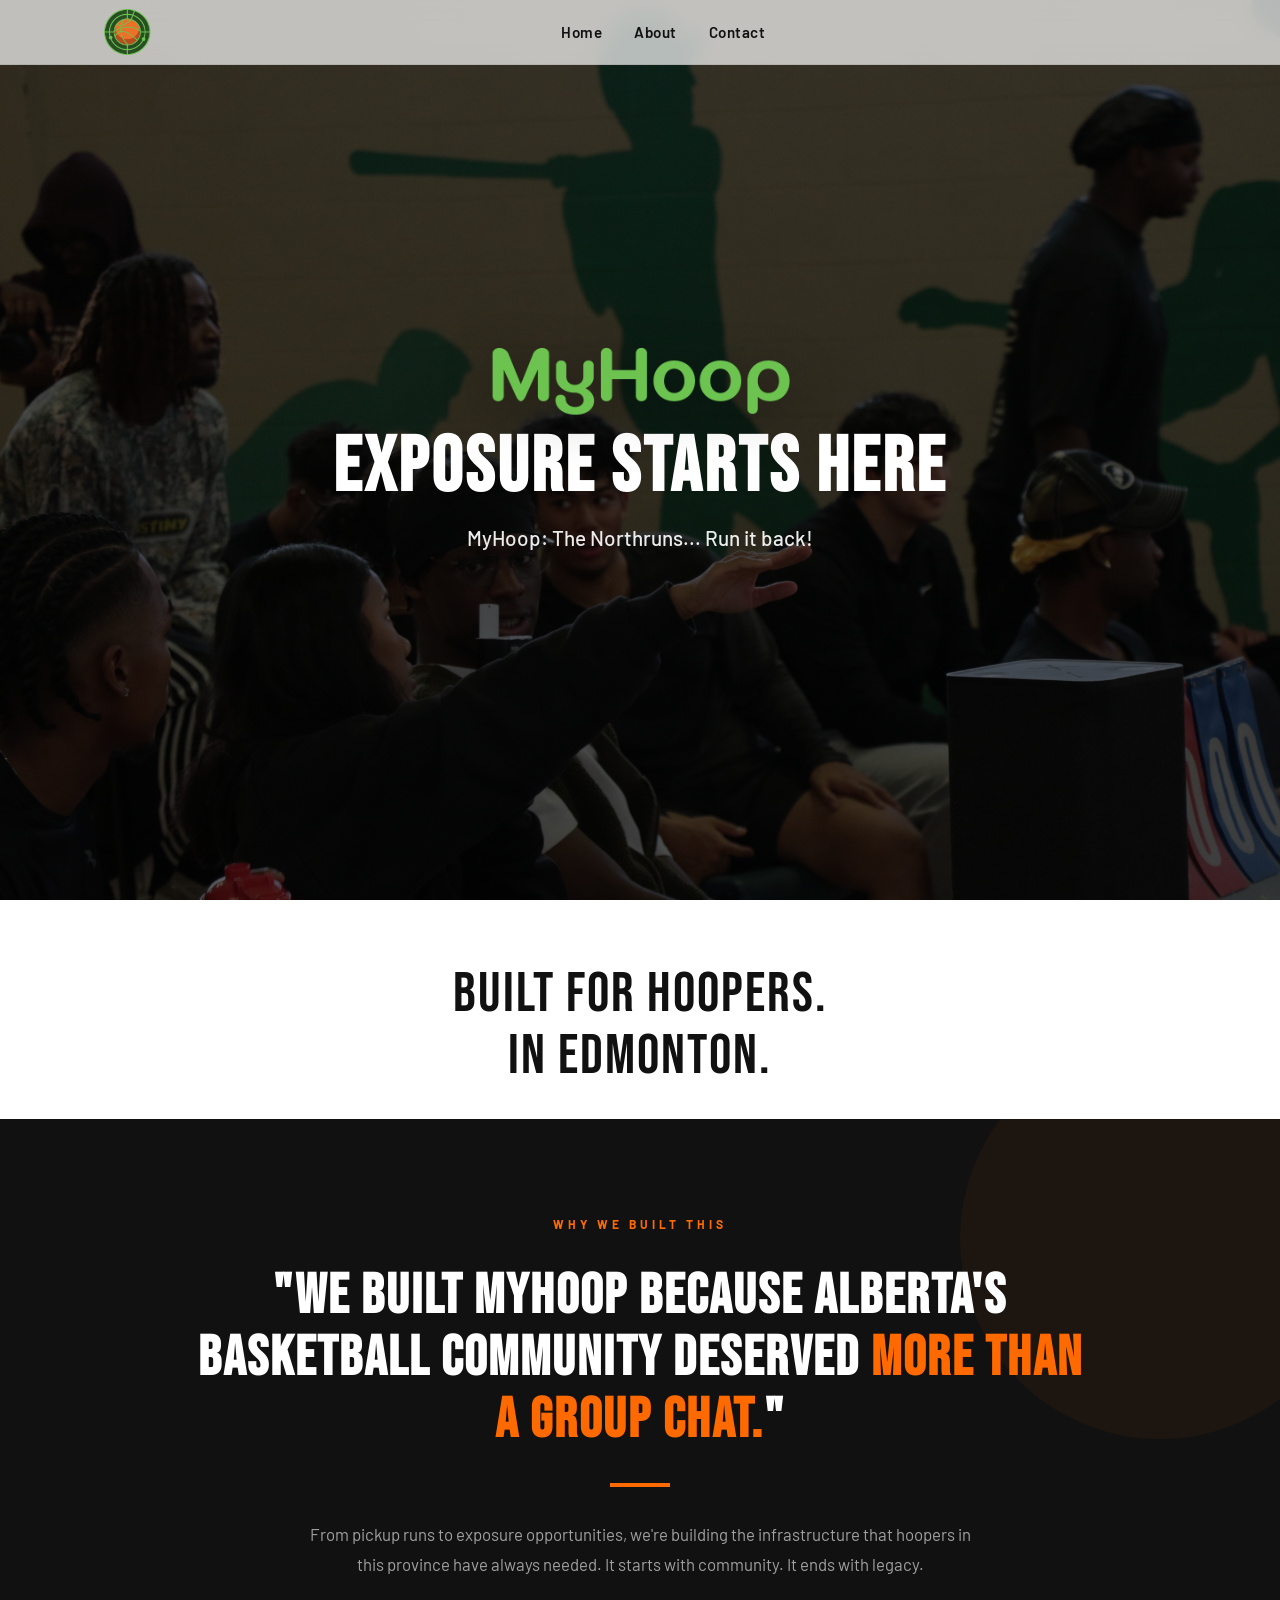
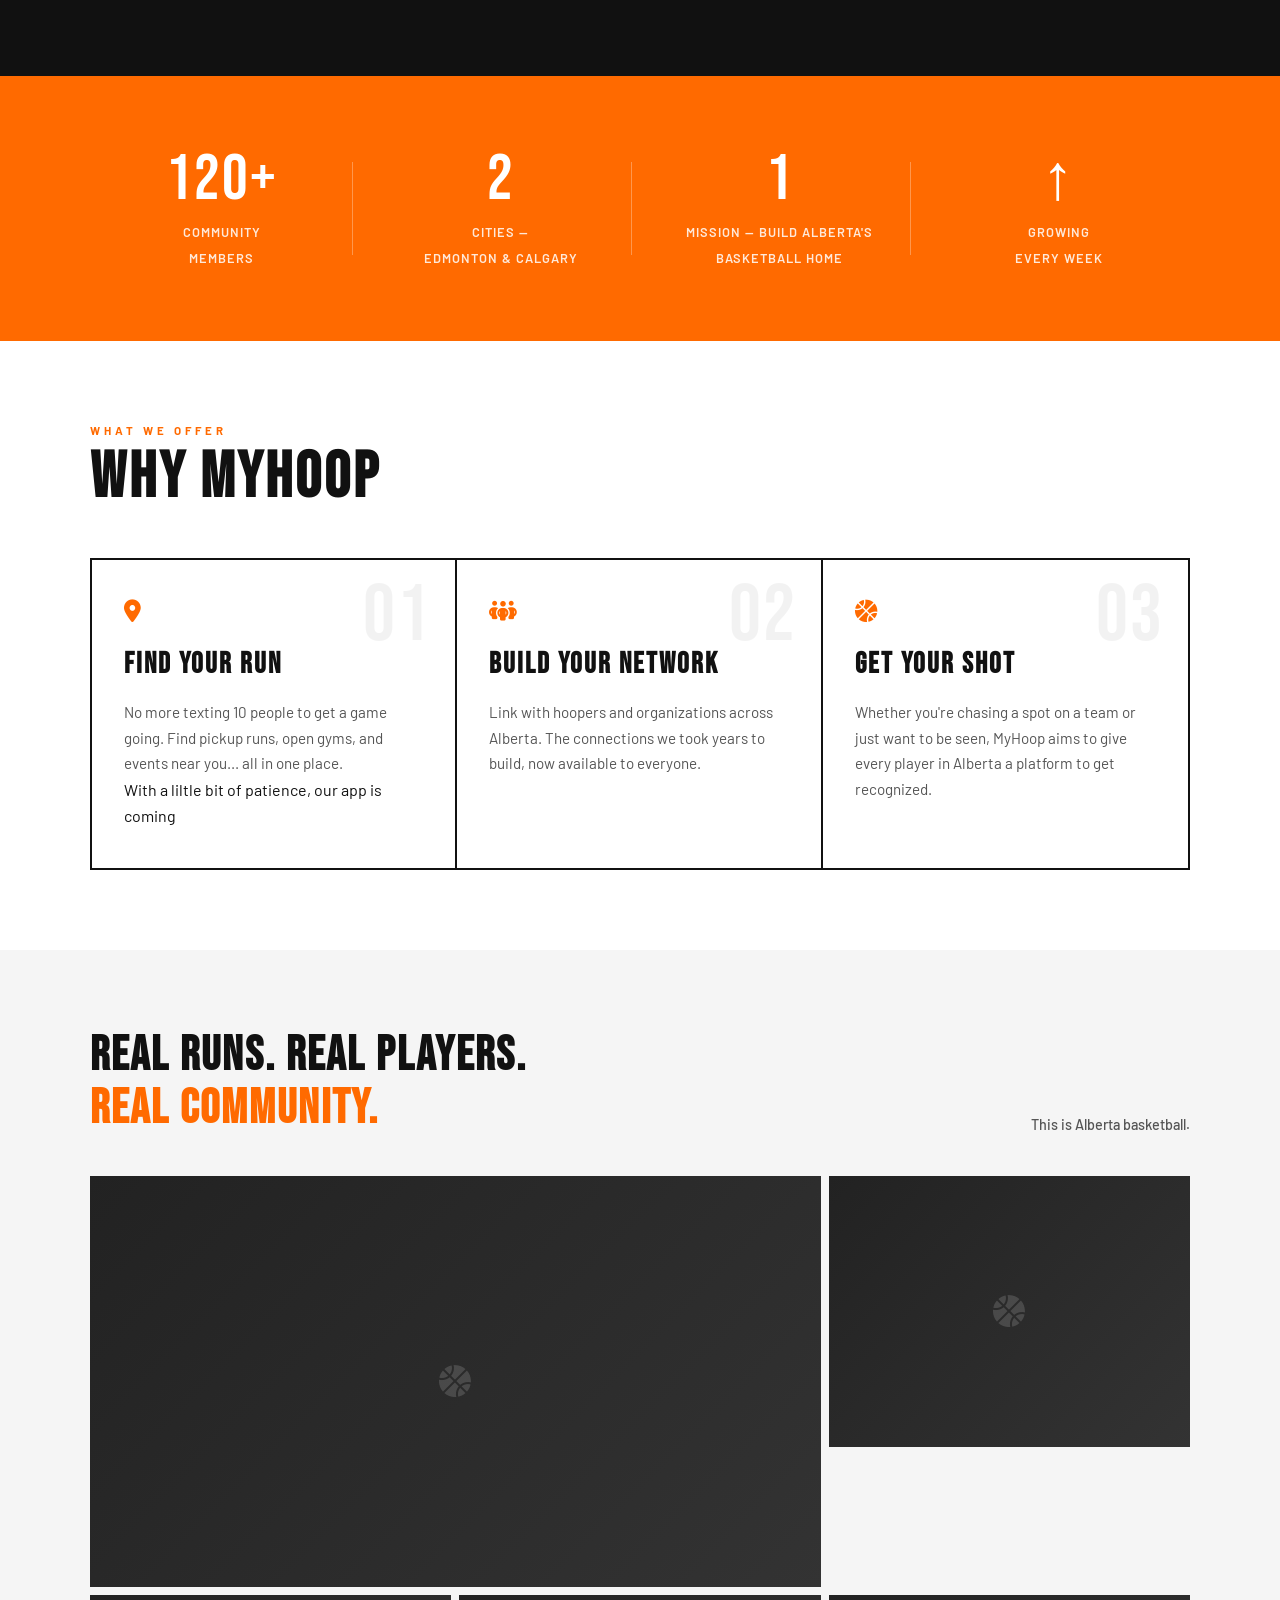
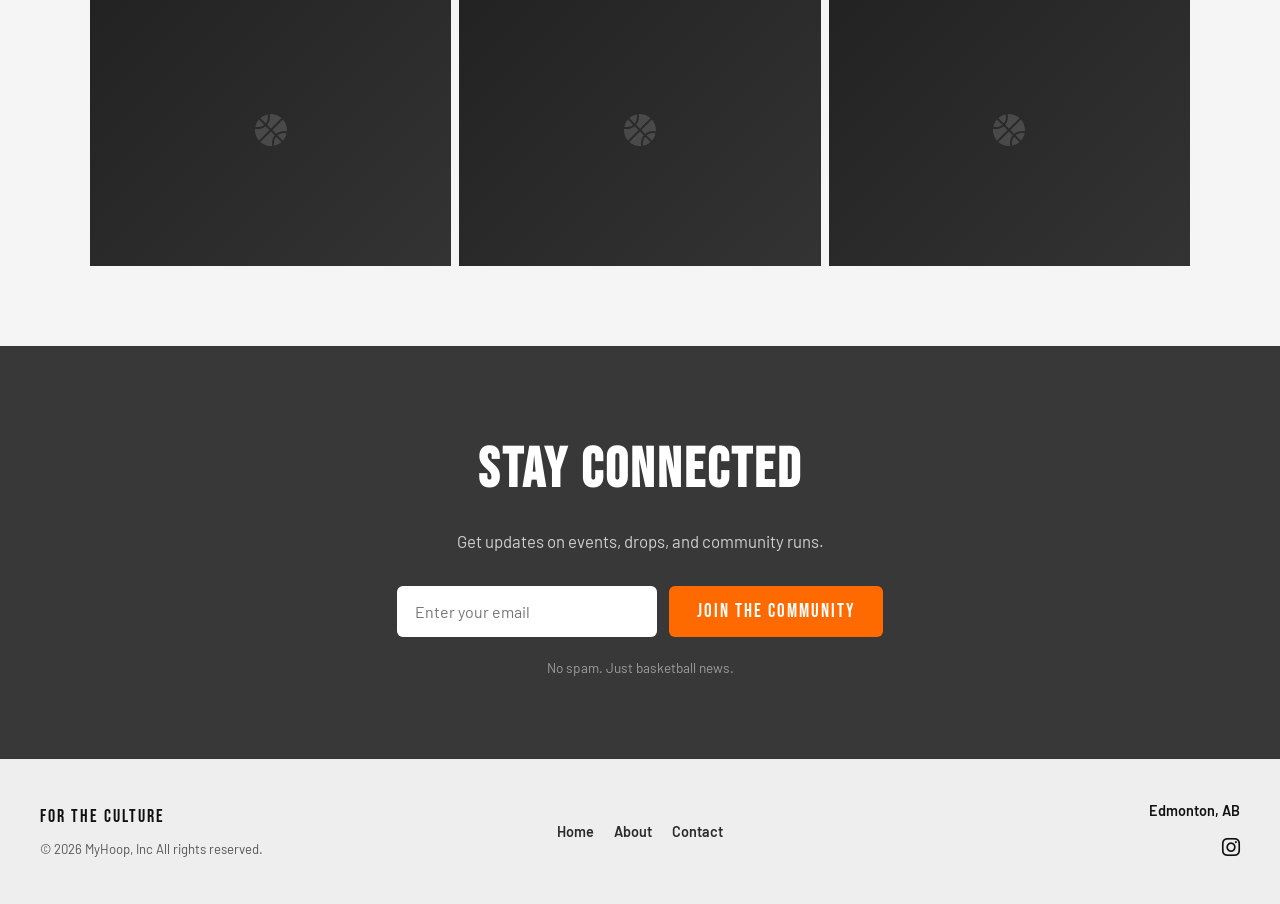
==== commit 26189ab7: "Merge branch 'main' of https://github.com/MyHoopnCo/myhoopnco-site" ====
--- a/index.html
+++ b/index.html
@@ -1,6 +1,8 @@
 <!DOCTYPE html>
 <html lang="en">
 <head>
+  <meta charset="UTF-8" />
+  <meta name="viewport" content="width=device-width, initial-scale=1.0">
   <link href="https://cdnjs.cloudflare.com/ajax/libs/font-awesome/6.5.1/css/all.min.css" rel="stylesheet"/>
   <link href="https://fonts.googleapis.com/css2?family=Bebas+Neue&family=Barlow:wght@400;500;600;700&display=swap" rel="stylesheet">
   <meta charset="UTF-8" />
@@ -143,14 +145,19 @@
   <section class="cta">
     <h2>Stay Connected</h2>
     <p>Get updates on events, drops, and community runs.</p>
-    <form class="cta-form">
+
+    <form id="ctaSubscribe" class="cta-form">
       <input 
+        id="email"
         type="email" 
         placeholder="Enter your email" 
         required
       >
       <button type="submit">Join the Community</button>
     </form>
+
+    <div id="subConfirmation" class="sub-confirmation"></div>
+
     <span class="cta-note">No spam. Just basketball news.</span>
   </section>
 
@@ -171,10 +178,13 @@
       <!-- Right -->
       <div class="footer-social">
         <span class="location">Edmonton, AB</span>
-        <a href="https://instagram.com/myhoopnco" target="_blank" aria-label="Instagram">
-          <i class="fa-brands fa-instagram"></i>
-        </a>
-      </div>
+
+          <a href="https://instagram.com/myhoopnco" target="_blank" aria-label="Instagram" rel="noopener">
+            <i class="fa-brands fa-instagram"></i>
+          </a>
+        </div>
+      </div>
+
     </div>
   </footer>
 
